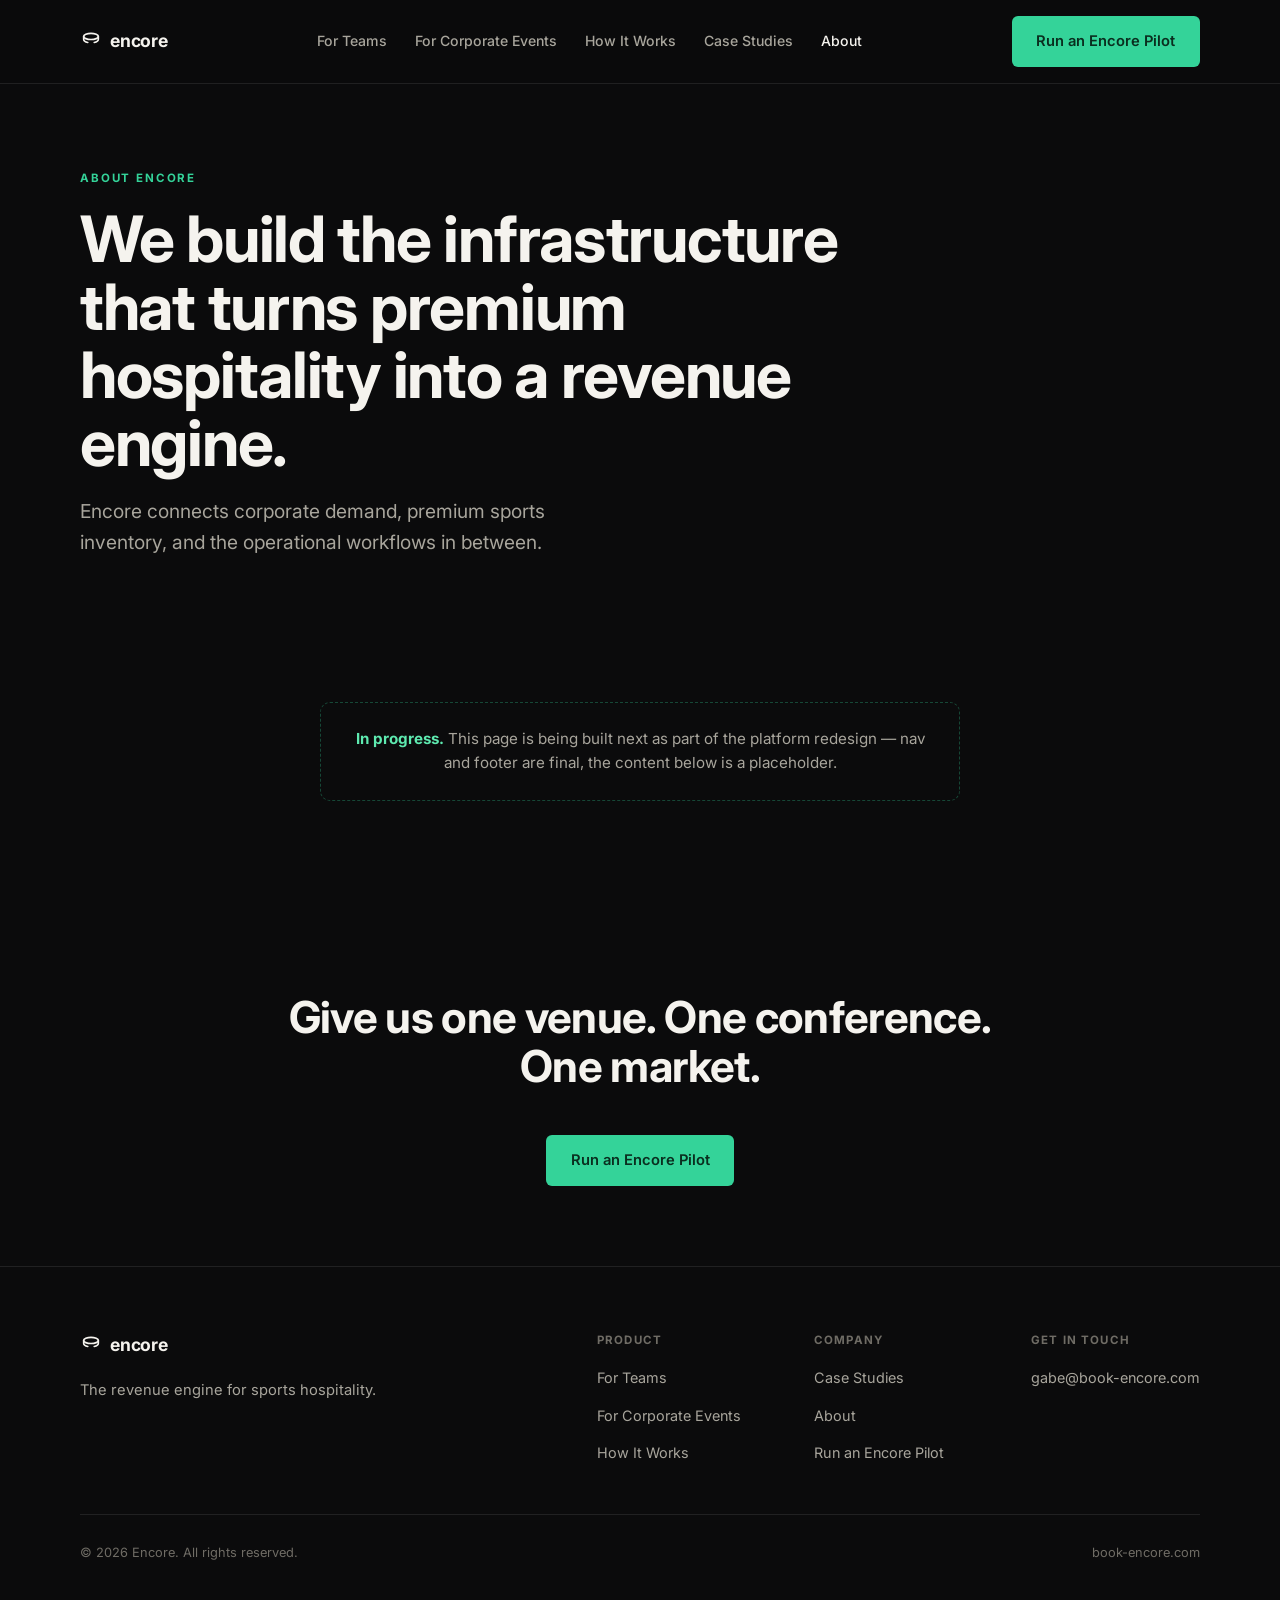
==== about/index.html @ 9f06518e "Begin platform repositioning: revenue engine for sports hospitality Full pivot from the concierge-br" ====
<!doctype html>
<html lang="en">
<head>
  <meta charset="UTF-8" />
  <meta name="viewport" content="width=device-width, initial-scale=1" />
  <title>About — Encore</title>
  <meta name="description" content="Encore builds the infrastructure that turns premium hospitality into a revenue engine — for sports organizations and the companies that buy from them." />
  <link rel="canonical" href="https://book-encore.com/about/" />
  <link rel="icon" href="/assets/img/favicon.svg" type="image/svg+xml" />
  <link rel="preconnect" href="https://fonts.googleapis.com" />
  <link rel="preconnect" href="https://fonts.gstatic.com" crossorigin />
  <link href="https://fonts.googleapis.com/css2?family=Fraunces:ital,opsz,wght@0,9..144,500;1,9..144,500&family=Inter:wght@400;500;600;700&display=swap" rel="stylesheet" />
  <link rel="stylesheet" href="/assets/css/platform.css" />
</head>
<body>
  <a class="skip-link" href="#main">Skip to content</a>

  <header class="site-header">
    <div class="container nav">
      <a href="/" class="wordmark">
        <svg class="mark" viewBox="0 0 24 24" fill="none" xmlns="http://www.w3.org/2000/svg" aria-hidden="true">
          <ellipse cx="12" cy="7" rx="8" ry="3.4" stroke="currentColor" stroke-width="1.8"/>
          <path d="M4 7v3.2c0 1.6 2 3 4.5 3.4M20 7v3.2c0 1.6-2 3-4.5 3.4" stroke="currentColor" stroke-width="1.8" stroke-linecap="round"/>
        </svg>
        encore
      </a>
      <nav class="nav-links" aria-label="Primary">
        <a href="/for-teams/">For Teams</a>
        <a href="/for-corporate-events/">For Corporate Events</a>
        <a href="/how-it-works/">How It Works</a>
        <a href="/case-studies/">Case Studies</a>
        <a href="/about/" aria-current="page">About</a>
      </nav>
      <div class="nav-actions">
        <a href="/contact/" class="btn btn-primary nav-cta">Run an Encore Pilot</a>
        <button class="nav-toggle" data-nav-toggle aria-expanded="false" aria-controls="mobile-menu" aria-label="Toggle menu">
          <span></span><span></span><span></span>
        </button>
      </div>
    </div>
    <nav id="mobile-menu" class="mobile-menu container" data-mobile-menu aria-label="Mobile">
      <a href="/for-teams/">For Teams</a>
      <a href="/for-corporate-events/">For Corporate Events</a>
      <a href="/how-it-works/">How It Works</a>
      <a href="/case-studies/">Case Studies</a>
      <a href="/about/" aria-current="page">About</a>
      <a href="/contact/" class="btn btn-primary btn-block">Run an Encore Pilot</a>
    </nav>
  </header>

  <main id="main">
    <section class="page-header section--dark">
      <div class="container">
        <p class="eyebrow">About Encore</p>
        <h1 class="display-1" style="max-width: 20ch;">We build the infrastructure that turns premium hospitality into a revenue engine.</h1>
        <p class="lede">Encore connects corporate demand, premium sports inventory, and the operational workflows in between.</p>
      </div>
    </section>
    <section class="section--dark section--tight">
      <div class="container">
        <div class="stub-notice">
          <strong>In progress.</strong> This page is being built next as part of the platform redesign — nav and footer are final, the content below is a placeholder.
        </div>
      </div>
    </section>
    <section class="cta-band section--dark">
      <div class="container cta-band-inner">
        <h2 class="display-2">Give us one venue. One conference. One market.</h2>
        <a href="/contact/" class="btn btn-primary">Run an Encore Pilot</a>
      </div>
    </section>
  </main>

  <footer class="site-footer">
    <div class="container">
      <div class="footer-top">
        <div>
          <a href="/" class="wordmark">
            <svg class="mark" viewBox="0 0 24 24" fill="none" xmlns="http://www.w3.org/2000/svg" aria-hidden="true">
              <ellipse cx="12" cy="7" rx="8" ry="3.4" stroke="currentColor" stroke-width="1.8"/>
              <path d="M4 7v3.2c0 1.6 2 3 4.5 3.4M20 7v3.2c0 1.6-2 3-4.5 3.4" stroke="currentColor" stroke-width="1.8" stroke-linecap="round"/>
            </svg>
            encore
          </a>
          <p class="footer-blurb">The revenue engine for sports hospitality.</p>
        </div>
        <div class="footer-cols">
          <div class="footer-col">
            <h4>Product</h4>
            <ul>
              <li><a href="/for-teams/">For Teams</a></li>
              <li><a href="/for-corporate-events/">For Corporate Events</a></li>
              <li><a href="/how-it-works/">How It Works</a></li>
            </ul>
          </div>
          <div class="footer-col">
            <h4>Company</h4>
            <ul>
              <li><a href="/case-studies/">Case Studies</a></li>
              <li><a href="/about/">About</a></li>
              <li><a href="/contact/">Run an Encore Pilot</a></li>
            </ul>
          </div>
          <div class="footer-col">
            <h4>Get in touch</h4>
            <ul><li><a href="mailto:gabe@book-encore.com">gabe@book-encore.com</a></li></ul>
          </div>
        </div>
      </div>
      <div class="footer-bottom">
        <p>&copy; <span data-year>2026</span> Encore. All rights reserved.</p>
        <p>book-encore.com</p>
      </div>
    </div>
  </footer>

  <script src="/assets/js/main.js"></script>
</body>
</html>
---- assets/css/platform.css ----
/* ==========================================================================
   Encore — The Revenue Engine for Sports Hospitality
   Platform/intelligence design system. Stripe x Ramp x premium sports.
   ========================================================================== */

:root {
  /* Surfaces */
  --bg: #0b0b0c;
  --bg-panel: #131315;
  --bg-elevated: #1a1a1d;
  --bg-elevated-2: #212124;
  --cream: #f5f3ee;
  --cream-panel: #ebe8e0;
  --warm-white: #faf9f6;

  /* Ink on dark */
  --ink: #f5f3ee;
  --ink-muted: #a8a59c;
  --ink-dim: #6f6c65;

  /* Ink on light */
  --ink-on-light: #17171a;
  --ink-on-light-muted: #55524a;
  --ink-on-light-dim: #8a8779;

  /* Accent */
  --green: #34d399;
  --green-bright: #5eeab0;
  --green-dim: #1f8f5c;
  --green-ink: #0a2e1f;

  /* Lines */
  --line: rgba(255, 255, 255, 0.09);
  --line-on-light: rgba(23, 23, 26, 0.1);
  --green-line: rgba(52, 211, 153, 0.3);

  /* Type */
  --font-sans: "Inter", -apple-system, BlinkMacSystemFont, "Segoe UI", sans-serif;
  --font-serif: "Fraunces", "Iowan Old Style", Georgia, serif;
  --font-mono: "ui-monospace", "SF Mono", "Menlo", monospace;

  --container: 1200px;
  --container-narrow: 780px;
  --radius: 10px;
  --radius-sm: 6px;

  color-scheme: dark;
}

*, *::before, *::after { box-sizing: border-box; }

html { -webkit-text-size-adjust: 100%; scroll-behavior: smooth; }

@media (prefers-reduced-motion: reduce) {
  html { scroll-behavior: auto; }
  *, *::before, *::after {
    animation-duration: 0.01ms !important;
    animation-iteration-count: 1 !important;
    transition-duration: 0.01ms !important;
  }
}

body {
  margin: 0;
  background: var(--bg);
  color: var(--ink);
  font-family: var(--font-sans);
  font-size: 16px;
  line-height: 1.6;
  -webkit-font-smoothing: antialiased;
  text-rendering: optimizeLegibility;
}

img { max-width: 100%; display: block; }
a { color: inherit; text-decoration: none; }
button { font: inherit; color: inherit; background: none; border: 0; cursor: pointer; }
ul { margin: 0; padding: 0; list-style: none; }
h1, h2, h3, h4, p { margin: 0; }
input, textarea, select { font: inherit; color: inherit; }
::selection { background: var(--green-dim); color: var(--warm-white); }
:focus-visible { outline: 2px solid var(--green-bright); outline-offset: 3px; }

.skip-link {
  position: absolute; left: -9999px; top: 0;
  background: var(--green); color: var(--green-ink);
  padding: 0.75rem 1.25rem; z-index: 1000; font-weight: 600;
}
.skip-link:focus { left: 1rem; top: 1rem; }

.container { width: 100%; max-width: var(--container); margin-inline: auto; padding-inline: 1.25rem; }
.container--narrow { max-width: var(--container-narrow); }
@media (min-width: 640px) { .container { padding-inline: 2.5rem; } }

.section { padding-block: clamp(3.5rem, 8vw, 7rem); }
.section--tight { padding-block: clamp(2.5rem, 5vw, 4rem); }
.section--light { background: var(--cream); color: var(--ink-on-light); }
.section--dark { background: var(--bg); color: var(--ink); }

/* ---- Type ---- */

.eyebrow {
  display: inline-flex; align-items: center; gap: 0.6em;
  font-size: 0.72rem; font-weight: 700; letter-spacing: 0.16em;
  text-transform: uppercase; color: var(--green);
}
.eyebrow--on-light { color: var(--green-dim); }

.display-1 {
  font-family: var(--font-sans); font-weight: 700;
  font-size: clamp(2.3rem, 5vw, 4rem); line-height: 1.06; letter-spacing: -0.02em;
}
.display-2 {
  font-family: var(--font-sans); font-weight: 700;
  font-size: clamp(1.8rem, 3.6vw, 2.75rem); line-height: 1.12; letter-spacing: -0.015em;
}
.display-3 {
  font-family: var(--font-sans); font-weight: 700;
  font-size: clamp(1.4rem, 2.4vw, 1.85rem); line-height: 1.2; letter-spacing: -0.01em;
}
.accent-serif { font-family: var(--font-serif); font-style: italic; font-weight: 500; }

.lede { font-size: clamp(1.05rem, 1.6vw, 1.2rem); line-height: 1.6; color: var(--ink-muted); max-width: 46ch; }
.lede--on-light { color: var(--ink-on-light-muted); }
.body-text { color: var(--ink-muted); max-width: 62ch; }
.body-text--on-light { color: var(--ink-on-light-muted); }
.label { font-size: 0.72rem; font-weight: 700; letter-spacing: 0.1em; text-transform: uppercase; color: var(--ink-dim); }
.label--on-light { color: var(--ink-on-light-dim); }
.mono { font-family: var(--font-mono); }

/* ---- Buttons ---- */

.btn {
  display: inline-flex; align-items: center; justify-content: center; gap: 0.5em;
  padding: 0.85em 1.6em; font-size: 0.92rem; font-weight: 600;
  border-radius: var(--radius-sm); border: 1px solid transparent;
  transition: transform 0.15s ease, background-color 0.15s ease, border-color 0.15s ease, color 0.15s ease;
  white-space: nowrap;
}
.btn:hover { transform: translateY(-1px); }
.btn-primary { background: var(--green); color: var(--green-ink); }
.btn-primary:hover { background: var(--green-bright); }
.btn-ghost { border-color: var(--line); color: var(--ink); }
.btn-ghost:hover { border-color: var(--green); color: var(--green-bright); }
.btn-ghost--on-light { border-color: var(--line-on-light); color: var(--ink-on-light); }
.btn-ghost--on-light:hover { border-color: var(--green-dim); color: var(--green-dim); }
.btn-block { width: 100%; }

/* ---- Header / Nav ---- */

.site-header {
  position: sticky; top: 0; z-index: 100;
  background: rgba(11, 11, 12, 0.85);
  backdrop-filter: blur(10px); -webkit-backdrop-filter: blur(10px);
  border-bottom: 1px solid var(--line);
}
.nav { display: flex; align-items: center; justify-content: space-between; padding-block: 1rem; gap: 1.5rem; }
.wordmark { display: inline-flex; align-items: center; gap: 0.5rem; font-weight: 700; font-size: 1.1rem; letter-spacing: -0.01em; color: var(--ink); }
.wordmark .mark { width: 22px; height: 22px; }
.nav-links { display: none; align-items: center; gap: 1.75rem; }
.nav-links a { font-size: 0.88rem; font-weight: 500; color: var(--ink-muted); transition: color 0.2s ease; }
.nav-links a:hover, .nav-links a[aria-current="page"] { color: var(--ink); }
.nav-actions { display: flex; align-items: center; gap: 1rem; }
.nav-cta { display: none; }
.nav-toggle { display: inline-flex; flex-direction: column; gap: 5px; padding: 0.5rem; margin: -0.5rem; }
.nav-toggle span { width: 20px; height: 2px; background: var(--ink); transition: transform 0.25s ease, opacity 0.25s ease; }
.nav-toggle[aria-expanded="true"] span:nth-child(1) { transform: translateY(7px) rotate(45deg); }
.nav-toggle[aria-expanded="true"] span:nth-child(2) { opacity: 0; }
.nav-toggle[aria-expanded="true"] span:nth-child(3) { transform: translateY(-7px) rotate(-45deg); }
.mobile-menu { display: none; flex-direction: column; gap: 0.25rem; padding: 0.5rem 0 1.5rem; border-top: 1px solid var(--line); }
.mobile-menu.is-open { display: flex; }
.mobile-menu a { padding: 0.85rem 0.25rem; font-size: 1.02rem; color: var(--ink-muted); border-bottom: 1px solid var(--line); }
.mobile-menu a:last-child { border-bottom: 0; }
.mobile-menu a[aria-current="page"] { color: var(--green-bright); }
.mobile-menu .btn { margin-top: 0.75rem; }
@media (min-width: 960px) {
  .nav-links { display: flex; }
  .nav-cta { display: inline-flex; }
  .nav-toggle { display: none; }
  .mobile-menu { display: none !important; }
}

/* ---- Hero ---- */

.hero { position: relative; overflow: hidden; padding-block: clamp(3.5rem, 8vw, 6rem) clamp(2.5rem, 6vw, 4rem); isolation: isolate; }
.hero::before {
  content: ""; position: absolute; inset: -30% -10% auto -10%; height: 60%;
  background: radial-gradient(55% 55% at 50% 0%, rgba(52, 211, 153, 0.14), transparent 70%);
  z-index: -1; pointer-events: none;
}
.hero-inner { max-width: 44rem; }
.hero-eyebrow { margin-bottom: 1.25rem; }
.hero-headline { margin-bottom: 1.25rem; }
.hero-lede { margin-bottom: 2rem; }
.hero-actions { display: flex; flex-wrap: wrap; gap: 1rem; align-items: center; margin-bottom: 1.5rem; }
.hero-note { font-size: 0.85rem; color: var(--ink-dim); }

/* ---- Hero product demo (two-card) ---- */

.demo {
  margin-top: clamp(2.5rem, 6vw, 4rem);
  display: grid; gap: 1px; background: var(--line);
  border: 1px solid var(--line); border-radius: var(--radius); overflow: hidden;
}
@media (min-width: 800px) { .demo { grid-template-columns: 1fr 1fr; } }

.demo-card { background: var(--bg-panel); padding: clamp(1.5rem, 3vw, 2.25rem); display: flex; flex-direction: column; gap: 1rem; }
.demo-kicker { font-size: 0.72rem; font-weight: 700; letter-spacing: 0.1em; text-transform: uppercase; color: var(--ink-dim); }
.demo-title { font-size: 1.2rem; font-weight: 700; }
.demo-stats { display: flex; flex-direction: column; gap: 0.6rem; margin-top: 0.25rem; }
.demo-stat { display: flex; justify-content: space-between; align-items: baseline; font-size: 0.92rem; color: var(--ink-muted); border-top: 1px solid var(--line); padding-top: 0.6rem; }
.demo-stat:first-child { border-top: 0; padding-top: 0; }
.demo-stat strong { color: var(--ink); font-weight: 600; }

.score-gauge { display: flex; align-items: center; gap: 1rem; padding: 1rem; background: var(--bg-elevated); border-radius: var(--radius-sm); border: 1px solid var(--green-line); }
.score-ring {
  position: relative; width: 56px; height: 56px; border-radius: 50%;
  background: conic-gradient(var(--green) 0% 94%, var(--bg-elevated-2) 94% 100%);
  display: grid; place-items: center; flex-shrink: 0;
}
.score-ring::after { content: ""; position: absolute; inset: 5px; border-radius: 50%; background: var(--bg-elevated); }
.score-ring span { position: relative; font-weight: 700; font-size: 0.95rem; color: var(--green-bright); }
.score-label { font-size: 0.78rem; color: var(--ink-dim); }
.score-value-label { font-size: 0.92rem; font-weight: 600; color: var(--ink); }

.demo-tags { display: flex; flex-wrap: wrap; gap: 0.5rem; }
.demo-tag { font-size: 0.78rem; font-weight: 600; color: var(--ink-muted); background: var(--bg-elevated); border: 1px solid var(--line); border-radius: 999px; padding: 0.3em 0.8em; }

/* ---- Quote ---- */

.quote-block { text-align: center; max-width: 34rem; margin-inline: auto; }
.quote-block .display-3 { line-height: 1.3; }
.quote-line-2 { display: block; }

/* ---- Overlap diagram (Conferences / Encore / Sports) ---- */

.overlap {
  margin-top: clamp(2.5rem, 6vw, 4rem);
  display: grid; gap: 1.5rem;
  background: var(--warm-white);
  border: 1px solid var(--line-on-light);
  border-radius: var(--radius);
  padding: clamp(1.75rem, 4vw, 2.75rem);
}
@media (min-width: 860px) { .overlap { grid-template-columns: 1fr auto 1fr; align-items: center; gap: 2.5rem; } }

.overlap-col { display: flex; flex-direction: column; gap: 0.9rem; }
.overlap-col-title { font-size: 0.78rem; font-weight: 700; letter-spacing: 0.1em; text-transform: uppercase; color: var(--ink-on-light-dim); }
.overlap-list { display: flex; flex-direction: column; gap: 0.5rem; }
.overlap-list li { font-size: 0.95rem; color: var(--ink-on-light-muted); padding-left: 1.1rem; position: relative; }
.overlap-list li::before { content: ""; position: absolute; left: 0; top: 0.55em; width: 6px; height: 6px; border-radius: 50%; background: var(--green-dim); }

.overlap-center { display: flex; flex-direction: column; align-items: center; text-align: center; gap: 0.75rem; }
.overlap-center .wordmark { color: var(--ink-on-light); font-size: 1.25rem; }
.overlap-center p { font-size: 0.92rem; color: var(--ink-on-light-muted); max-width: 20ch; }

/* ---- CTA band ---- */

.cta-band { padding-block: clamp(3rem, 7vw, 5rem); text-align: center; }
.cta-band .display-2 { margin-bottom: 1.75rem; max-width: 26ch; margin-inline: auto; }
.cta-band-inner { display: flex; flex-direction: column; align-items: center; gap: 1rem; }
.cta-sub { color: var(--ink-dim); font-size: 0.9rem; }

/* ---- Two-product split ---- */

.split-two {
  margin-top: clamp(2.5rem, 5vw, 3.5rem);
  display: grid; gap: 1px; background: var(--line-on-light); border: 1px solid var(--line-on-light); border-radius: var(--radius); overflow: hidden;
}
@media (min-width: 800px) { .split-two { grid-template-columns: 1fr 1fr; } }
.split-panel { background: var(--warm-white); padding: clamp(1.75rem, 4vw, 2.5rem); display: flex; flex-direction: column; gap: 1.25rem; }
.split-panel h3 { font-size: 1.3rem; font-weight: 700; color: var(--ink-on-light); }
.workflow-chain { display: flex; flex-direction: column; gap: 0.5rem; }
.workflow-step { font-size: 0.92rem; color: var(--ink-on-light-muted); padding: 0.6rem 0; border-top: 1px dashed var(--line-on-light); }
.workflow-step:first-child { border-top: 0; }
.workflow-step strong { color: var(--ink-on-light); font-weight: 600; }

/* ---- Data table (Encore Radar) ---- */

.radar-panel { background: var(--bg-panel); border: 1px solid var(--line); border-radius: var(--radius); overflow: hidden; margin-top: 2rem; }
.radar-head { display: flex; justify-content: space-between; align-items: center; padding: 1.25rem 1.5rem; border-bottom: 1px solid var(--line); }
.radar-title { font-weight: 700; font-size: 0.95rem; }
.radar-range { font-size: 0.82rem; color: var(--ink-dim); }
.radar-table { width: 100%; border-collapse: collapse; font-size: 0.88rem; }
.radar-table th { text-align: left; font-size: 0.72rem; font-weight: 700; letter-spacing: 0.06em; text-transform: uppercase; color: var(--ink-dim); padding: 0.75rem 1.5rem; border-bottom: 1px solid var(--line); }
.radar-table td { padding: 0.85rem 1.5rem; border-bottom: 1px solid var(--line); color: var(--ink-muted); }
.radar-table tr:last-child td { border-bottom: 0; }
.radar-table td:first-child, .radar-table td.fit { color: var(--ink); font-weight: 600; }
.radar-foot { display: grid; grid-template-columns: repeat(3, 1fr); gap: 1px; background: var(--line); border-top: 1px solid var(--line); }
.radar-metric { background: var(--bg-panel); padding: 1.25rem 1.5rem; text-align: center; }
.radar-metric strong { display: block; font-size: 1.5rem; font-weight: 700; color: var(--green-bright); }
.radar-metric span { font-size: 0.8rem; color: var(--ink-dim); }

/* ---- Agent cards ---- */

.agent-grid { margin-top: 2rem; display: grid; gap: 1rem; }
@media (min-width: 700px) { .agent-grid { grid-template-columns: repeat(2, 1fr); } }
@media (min-width: 1100px) { .agent-grid { grid-template-columns: repeat(3, 1fr); } }
.agent-card { background: var(--bg-panel); border: 1px solid var(--line); border-radius: var(--radius-sm); padding: 1.25rem; display: flex; flex-direction: column; gap: 0.75rem; }
.agent-card-head { display: flex; align-items: center; gap: 0.6rem; }
.agent-dot { width: 8px; height: 8px; border-radius: 50%; background: var(--green); flex-shrink: 0; }
.agent-name { font-size: 0.85rem; font-weight: 700; }
.agent-line { font-size: 0.9rem; color: var(--ink-muted); font-family: var(--font-mono); line-height: 1.5; }

/* ---- Case study timeline ---- */

.timeline { margin-top: 2.5rem; display: flex; flex-direction: column; gap: 0; }
.timeline-track { display: flex; align-items: center; justify-content: space-between; margin-bottom: 1.5rem; flex-wrap: wrap; gap: 0.5rem; }
.timeline-node { display: flex; flex-direction: column; align-items: center; gap: 0.5rem; flex: 1; min-width: 90px; position: relative; }
.timeline-node::before { content: ""; position: absolute; top: 11px; left: -50%; width: 100%; height: 1px; background: var(--line-on-light); z-index: 0; }
.timeline-node:first-child::before { display: none; }
.timeline-dot { width: 22px; height: 22px; border-radius: 50%; background: var(--green); color: var(--green-ink); display: grid; place-items: center; font-size: 0.75rem; font-weight: 700; position: relative; z-index: 1; }
.timeline-label { font-size: 0.8rem; color: var(--ink-on-light-muted); text-align: center; }
.timeline-metrics { display: grid; gap: 1px; background: var(--line-on-light); border: 1px solid var(--line-on-light); border-radius: var(--radius-sm); overflow: hidden; }
@media (min-width: 700px) { .timeline-metrics { grid-template-columns: repeat(3, 1fr); } }
.timeline-metric { background: var(--warm-white); padding: 1.1rem 1.25rem; }
.timeline-metric .label--on-light { margin-bottom: 0.35rem; display: block; }
.timeline-metric strong { font-size: 1.1rem; color: var(--ink-on-light); }

/* ---- Pilot / pricing card ---- */

.pilot-card { background: var(--bg-elevated); border: 1px solid var(--green-line); border-radius: var(--radius); padding: clamp(1.5rem, 3vw, 2rem); margin-top: 2rem; display: flex; align-items: center; gap: 1rem; flex-wrap: wrap; justify-content: space-between; }
.pilot-steps { margin-top: 2rem; display: grid; gap: 2rem; }
@media (min-width: 800px) { .pilot-steps { grid-template-columns: repeat(3, 1fr); } }
.pilot-step-num { font-weight: 700; color: var(--green); font-size: 0.95rem; margin-bottom: 0.6rem; }
.pilot-step-title { font-weight: 700; font-size: 1.1rem; margin-bottom: 0.4rem; }
.pilot-step-body { color: var(--ink-muted); font-size: 0.92rem; max-width: 32ch; }

/* ---- Footer ---- */

.site-footer { border-top: 1px solid var(--line); padding-block: clamp(3rem, 6vw, 4rem) 2.5rem; }
.footer-top { display: flex; flex-direction: column; gap: 2.5rem; }
.footer-blurb { max-width: 34ch; color: var(--ink-muted); margin-top: 1rem; font-size: 0.92rem; }
.footer-cols { display: grid; gap: 2rem; grid-template-columns: repeat(2, 1fr); }
.footer-col h4 { font-size: 0.72rem; font-weight: 700; letter-spacing: 0.1em; text-transform: uppercase; color: var(--ink-dim); margin-bottom: 1rem; }
.footer-col ul { display: flex; flex-direction: column; gap: 0.75rem; }
.footer-col a { color: var(--ink-muted); font-size: 0.9rem; }
.footer-col a:hover { color: var(--green-bright); }
.footer-bottom { margin-top: 3rem; padding-top: 1.75rem; border-top: 1px solid var(--line); display: flex; flex-direction: column; gap: 0.75rem; font-size: 0.8rem; color: var(--ink-dim); }
@media (min-width: 700px) {
  .footer-top { flex-direction: row; justify-content: space-between; }
  .footer-cols { grid-template-columns: repeat(3, 1fr); gap: 3rem; }
  .footer-bottom { flex-direction: row; justify-content: space-between; }
}

/* ---- Page header (interior pages) ---- */

.page-header { padding-block: clamp(3rem, 7vw, 5rem) clamp(1rem, 3vw, 2rem); }
.page-header .display-1 { margin-top: 1rem; margin-bottom: 1.25rem; }

/* ---- Stub / in-progress notice ---- */

.stub-notice {
  margin: clamp(2rem, 5vw, 3rem) auto; max-width: 40rem;
  border: 1px dashed var(--green-line); border-radius: var(--radius);
  padding: 1.5rem 1.75rem; color: var(--ink-muted); font-size: 0.95rem; text-align: center;
}
.stub-notice strong { color: var(--green-bright); }

/* ---- Utility ---- */

.text-center { text-align: center; }
.visually-hidden { position: absolute; width: 1px; height: 1px; overflow: hidden; clip: rect(0 0 0 0); white-space: nowrap; }
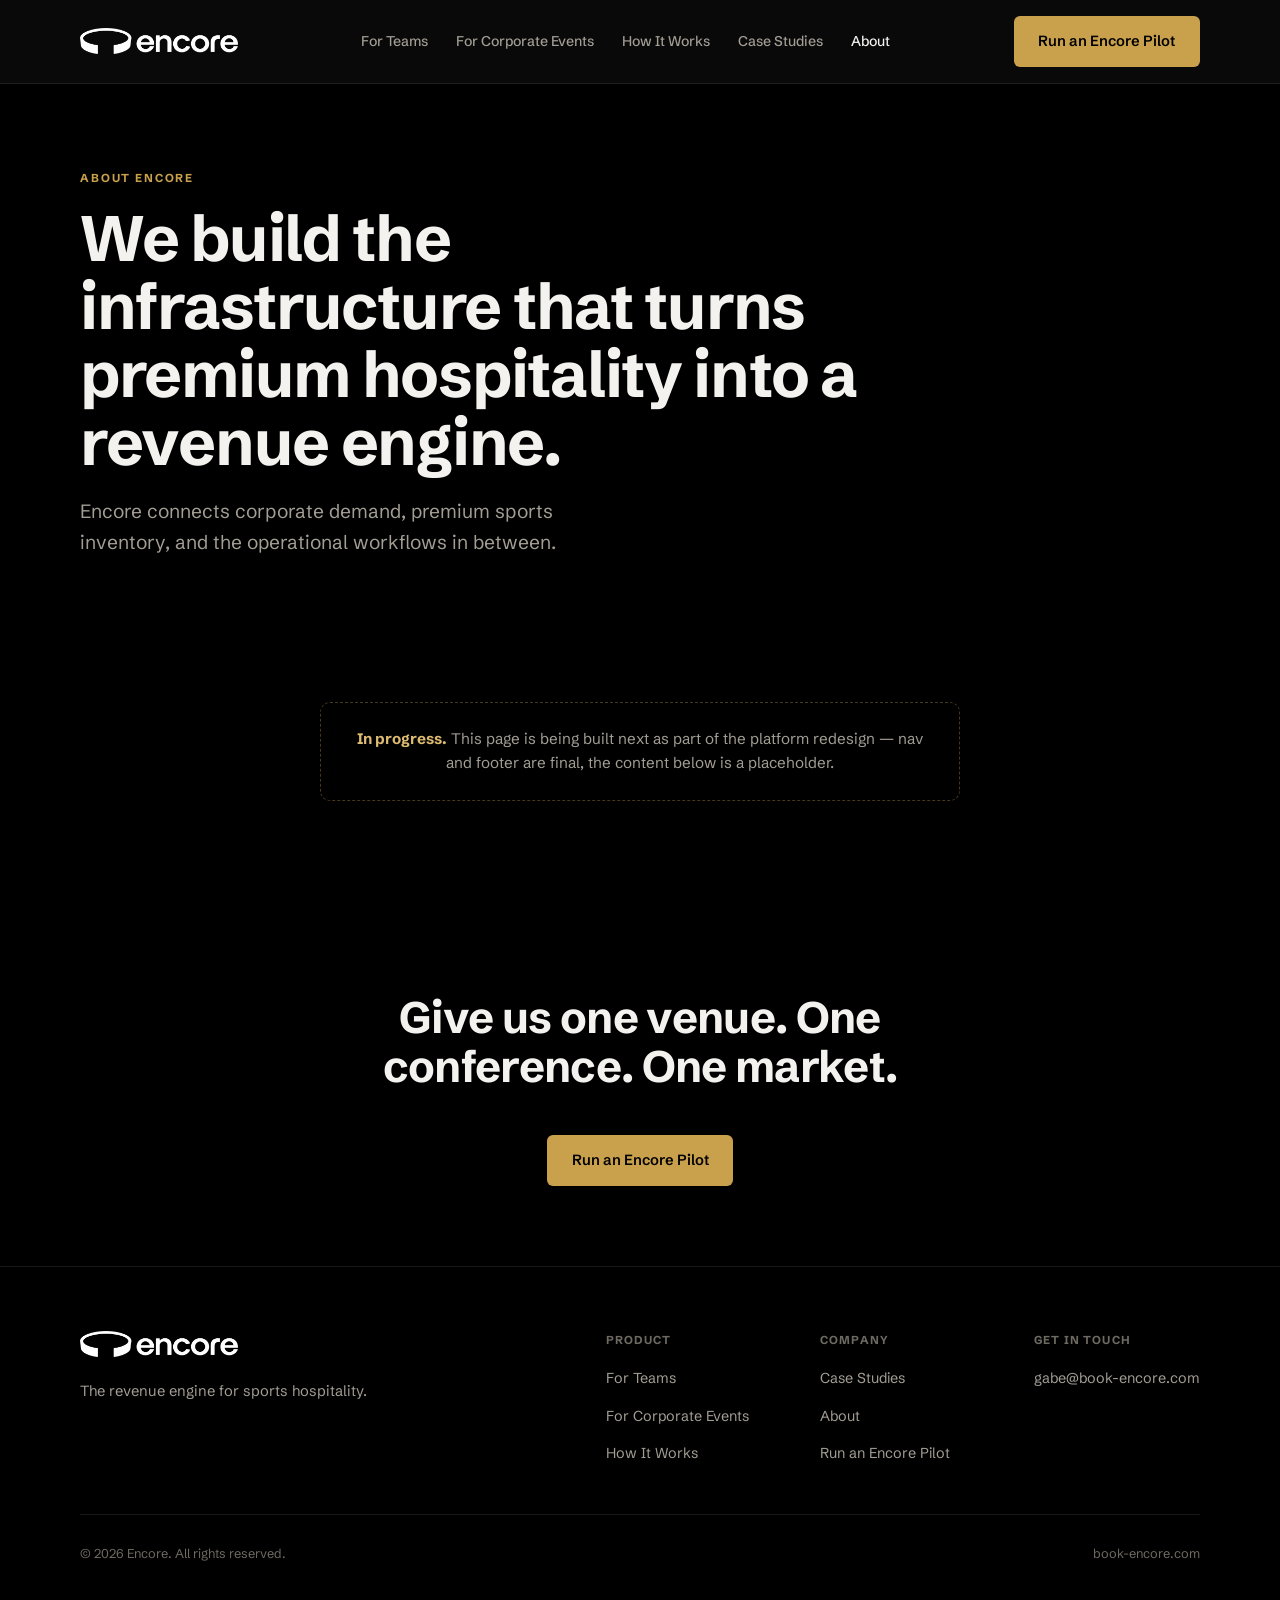
==== commit 1887fd5f: "Port Claude Design canvas as the real site (Home, For Teams, For Corporate Events) Replaces the earl" ====
--- a/about/index.html
+++ b/about/index.html
@@ -9,7 +9,7 @@
   <link rel="icon" href="/assets/img/favicon.svg" type="image/svg+xml" />
   <link rel="preconnect" href="https://fonts.googleapis.com" />
   <link rel="preconnect" href="https://fonts.gstatic.com" crossorigin />
-  <link href="https://fonts.googleapis.com/css2?family=Fraunces:ital,opsz,wght@0,9..144,500;1,9..144,500&family=Inter:wght@400;500;600;700&display=swap" rel="stylesheet" />
+  <link href="https://fonts.googleapis.com/css2?family=Schibsted+Grotesk:wght@400;500;600;700&family=Instrument+Serif&display=swap" rel="stylesheet" />
   <link rel="stylesheet" href="/assets/css/platform.css" />
 </head>
 <body>
@@ -18,11 +18,7 @@
   <header class="site-header">
     <div class="container nav">
       <a href="/" class="wordmark">
-        <svg class="mark" viewBox="0 0 24 24" fill="none" xmlns="http://www.w3.org/2000/svg" aria-hidden="true">
-          <ellipse cx="12" cy="7" rx="8" ry="3.4" stroke="currentColor" stroke-width="1.8"/>
-          <path d="M4 7v3.2c0 1.6 2 3 4.5 3.4M20 7v3.2c0 1.6-2 3-4.5 3.4" stroke="currentColor" stroke-width="1.8" stroke-linecap="round"/>
-        </svg>
-        encore
+        <img src="/assets/brand/encore-logo-white.png" alt="Encore" />
       </a>
       <nav class="nav-links" aria-label="Primary">
         <a href="/for-teams/">For Teams</a>
@@ -76,11 +72,7 @@
       <div class="footer-top">
         <div>
           <a href="/" class="wordmark">
-            <svg class="mark" viewBox="0 0 24 24" fill="none" xmlns="http://www.w3.org/2000/svg" aria-hidden="true">
-              <ellipse cx="12" cy="7" rx="8" ry="3.4" stroke="currentColor" stroke-width="1.8"/>
-              <path d="M4 7v3.2c0 1.6 2 3 4.5 3.4M20 7v3.2c0 1.6-2 3-4.5 3.4" stroke="currentColor" stroke-width="1.8" stroke-linecap="round"/>
-            </svg>
-            encore
+            <img src="/assets/brand/encore-logo-white.png" alt="Encore" />
           </a>
           <p class="footer-blurb">The revenue engine for sports hospitality.</p>
         </div>
--- a/assets/css/platform.css
+++ b/assets/css/platform.css
@@ -5,38 +5,38 @@
 
 :root {
   /* Surfaces */
-  --bg: #0b0b0c;
-  --bg-panel: #131315;
-  --bg-elevated: #1a1a1d;
-  --bg-elevated-2: #212124;
-  --cream: #f5f3ee;
-  --cream-panel: #ebe8e0;
-  --warm-white: #faf9f6;
+  --bg: #000000;
+  --bg-panel: #12110f;
+  --bg-elevated: #1e1d1a;
+  --bg-elevated-2: #2b2925;
+  --cream: #f3f2ef;
+  --cream-panel: #e7e5e0;
+  --warm-white: #ffffff;
 
   /* Ink on dark */
-  --ink: #f5f3ee;
-  --ink-muted: #a8a59c;
-  --ink-dim: #6f6c65;
+  --ink: #f3f2ef;
+  --ink-muted: #a39e94;
+  --ink-dim: #6e6a62;
 
   /* Ink on light */
-  --ink-on-light: #17171a;
-  --ink-on-light-muted: #55524a;
-  --ink-on-light-dim: #8a8779;
+  --ink-on-light: #141412;
+  --ink-on-light-muted: #5e5a53;
+  --ink-on-light-dim: #8c877e;
 
   /* Accent */
-  --green: #34d399;
-  --green-bright: #5eeab0;
-  --green-dim: #1f8f5c;
-  --green-ink: #0a2e1f;
+  --gold: #c9a04c;
+  --gold-bright: #ddbb70;
+  --gold-dim: #7f6320;
+  --gold-ink: #000000;
 
   /* Lines */
   --line: rgba(255, 255, 255, 0.09);
-  --line-on-light: rgba(23, 23, 26, 0.1);
-  --green-line: rgba(52, 211, 153, 0.3);
+  --line-on-light: rgba(20, 20, 18, 0.12);
+  --gold-line: rgba(201, 160, 76, 0.35);
 
   /* Type */
-  --font-sans: "Inter", -apple-system, BlinkMacSystemFont, "Segoe UI", sans-serif;
-  --font-serif: "Fraunces", "Iowan Old Style", Georgia, serif;
+  --font-sans: "Schibsted Grotesk", -apple-system, BlinkMacSystemFont, "Segoe UI", sans-serif;
+  --font-serif: "Instrument Serif", "Iowan Old Style", Georgia, serif;
   --font-mono: "ui-monospace", "SF Mono", "Menlo", monospace;
 
   --container: 1200px;
@@ -77,12 +77,12 @@
 ul { margin: 0; padding: 0; list-style: none; }
 h1, h2, h3, h4, p { margin: 0; }
 input, textarea, select { font: inherit; color: inherit; }
-::selection { background: var(--green-dim); color: var(--warm-white); }
-:focus-visible { outline: 2px solid var(--green-bright); outline-offset: 3px; }
+::selection { background: var(--gold-dim); color: var(--warm-white); }
+:focus-visible { outline: 2px solid var(--gold-bright); outline-offset: 3px; }
 
 .skip-link {
   position: absolute; left: -9999px; top: 0;
-  background: var(--green); color: var(--green-ink);
+  background: var(--gold); color: var(--gold-ink);
   padding: 0.75rem 1.25rem; z-index: 1000; font-weight: 600;
 }
 .skip-link:focus { left: 1rem; top: 1rem; }
@@ -101,9 +101,9 @@
 .eyebrow {
   display: inline-flex; align-items: center; gap: 0.6em;
   font-size: 0.72rem; font-weight: 700; letter-spacing: 0.16em;
-  text-transform: uppercase; color: var(--green);
-}
-.eyebrow--on-light { color: var(--green-dim); }
+  text-transform: uppercase; color: var(--gold);
+}
+.eyebrow--on-light { color: var(--gold-dim); }
 
 .display-1 {
   font-family: var(--font-sans); font-weight: 700;
@@ -137,12 +137,14 @@
   white-space: nowrap;
 }
 .btn:hover { transform: translateY(-1px); }
-.btn-primary { background: var(--green); color: var(--green-ink); }
-.btn-primary:hover { background: var(--green-bright); }
+.btn-primary { background: var(--gold); color: var(--gold-ink); }
+.btn-primary:hover { background: var(--gold-bright); }
 .btn-ghost { border-color: var(--line); color: var(--ink); }
-.btn-ghost:hover { border-color: var(--green); color: var(--green-bright); }
+.btn-ghost:hover { border-color: var(--gold); color: var(--gold-bright); }
 .btn-ghost--on-light { border-color: var(--line-on-light); color: var(--ink-on-light); }
-.btn-ghost--on-light:hover { border-color: var(--green-dim); color: var(--green-dim); }
+.btn-ghost--on-light:hover { border-color: var(--gold-dim); color: var(--gold-dim); }
+.btn-outline-gold { border-color: var(--gold); color: var(--gold); }
+.btn-outline-gold:hover { background: var(--gold); color: var(--gold-ink); }
 .btn-block { width: 100%; }
 
 /* ---- Header / Nav ---- */
@@ -155,7 +157,7 @@
 }
 .nav { display: flex; align-items: center; justify-content: space-between; padding-block: 1rem; gap: 1.5rem; }
 .wordmark { display: inline-flex; align-items: center; gap: 0.5rem; font-weight: 700; font-size: 1.1rem; letter-spacing: -0.01em; color: var(--ink); }
-.wordmark .mark { width: 22px; height: 22px; }
+.wordmark img { height: 26px; width: auto; display: block; }
 .nav-links { display: none; align-items: center; gap: 1.75rem; }
 .nav-links a { font-size: 0.88rem; font-weight: 500; color: var(--ink-muted); transition: color 0.2s ease; }
 .nav-links a:hover, .nav-links a[aria-current="page"] { color: var(--ink); }
@@ -170,7 +172,7 @@
 .mobile-menu.is-open { display: flex; }
 .mobile-menu a { padding: 0.85rem 0.25rem; font-size: 1.02rem; color: var(--ink-muted); border-bottom: 1px solid var(--line); }
 .mobile-menu a:last-child { border-bottom: 0; }
-.mobile-menu a[aria-current="page"] { color: var(--green-bright); }
+.mobile-menu a[aria-current="page"] { color: var(--gold-bright); }
 .mobile-menu .btn { margin-top: 0.75rem; }
 @media (min-width: 960px) {
   .nav-links { display: flex; }
@@ -211,14 +213,14 @@
 .demo-stat:first-child { border-top: 0; padding-top: 0; }
 .demo-stat strong { color: var(--ink); font-weight: 600; }
 
-.score-gauge { display: flex; align-items: center; gap: 1rem; padding: 1rem; background: var(--bg-elevated); border-radius: var(--radius-sm); border: 1px solid var(--green-line); }
+.score-gauge { display: flex; align-items: center; gap: 1rem; padding: 1rem; background: var(--bg-elevated); border-radius: var(--radius-sm); border: 1px solid var(--gold-line); }
 .score-ring {
   position: relative; width: 56px; height: 56px; border-radius: 50%;
-  background: conic-gradient(var(--green) 0% 94%, var(--bg-elevated-2) 94% 100%);
+  background: conic-gradient(var(--gold) 0% 94%, var(--bg-elevated-2) 94% 100%);
   display: grid; place-items: center; flex-shrink: 0;
 }
 .score-ring::after { content: ""; position: absolute; inset: 5px; border-radius: 50%; background: var(--bg-elevated); }
-.score-ring span { position: relative; font-weight: 700; font-size: 0.95rem; color: var(--green-bright); }
+.score-ring span { position: relative; font-weight: 700; font-size: 0.95rem; color: var(--gold-bright); }
 .score-label { font-size: 0.78rem; color: var(--ink-dim); }
 .score-value-label { font-size: 0.92rem; font-weight: 600; color: var(--ink); }
 
@@ -247,7 +249,7 @@
 .overlap-col-title { font-size: 0.78rem; font-weight: 700; letter-spacing: 0.1em; text-transform: uppercase; color: var(--ink-on-light-dim); }
 .overlap-list { display: flex; flex-direction: column; gap: 0.5rem; }
 .overlap-list li { font-size: 0.95rem; color: var(--ink-on-light-muted); padding-left: 1.1rem; position: relative; }
-.overlap-list li::before { content: ""; position: absolute; left: 0; top: 0.55em; width: 6px; height: 6px; border-radius: 50%; background: var(--green-dim); }
+.overlap-list li::before { content: ""; position: absolute; left: 0; top: 0.55em; width: 6px; height: 6px; border-radius: 50%; background: var(--gold-dim); }
 
 .overlap-center { display: flex; flex-direction: column; align-items: center; text-align: center; gap: 0.75rem; }
 .overlap-center .wordmark { color: var(--ink-on-light); font-size: 1.25rem; }
@@ -280,15 +282,64 @@
 .radar-head { display: flex; justify-content: space-between; align-items: center; padding: 1.25rem 1.5rem; border-bottom: 1px solid var(--line); }
 .radar-title { font-weight: 700; font-size: 0.95rem; }
 .radar-range { font-size: 0.82rem; color: var(--ink-dim); }
-.radar-table { width: 100%; border-collapse: collapse; font-size: 0.88rem; }
-.radar-table th { text-align: left; font-size: 0.72rem; font-weight: 700; letter-spacing: 0.06em; text-transform: uppercase; color: var(--ink-dim); padding: 0.75rem 1.5rem; border-bottom: 1px solid var(--line); }
-.radar-table td { padding: 0.85rem 1.5rem; border-bottom: 1px solid var(--line); color: var(--ink-muted); }
+.table-scroll { overflow-x: auto; margin: 0 -1.25rem; padding: 0 1.25rem; }
+.radar-table { width: 100%; min-width: 480px; border-collapse: collapse; font-size: 0.88rem; }
+.radar-table th { text-align: left; font-size: 0.72rem; font-weight: 700; letter-spacing: 0.06em; text-transform: uppercase; color: var(--ink-dim); padding: 0.75rem 1rem; border-bottom: 1px solid var(--line); white-space: nowrap; }
+.radar-table td { padding: 0.85rem 1rem; border-bottom: 1px solid var(--line); color: var(--ink-muted); }
 .radar-table tr:last-child td { border-bottom: 0; }
 .radar-table td:first-child, .radar-table td.fit { color: var(--ink); font-weight: 600; }
-.radar-foot { display: grid; grid-template-columns: repeat(3, 1fr); gap: 1px; background: var(--line); border-top: 1px solid var(--line); }
+.radar-foot { display: grid; grid-template-columns: 1fr; gap: 1px; background: var(--line); border-top: 1px solid var(--line); }
+@media (min-width: 520px) { .radar-foot { grid-template-columns: repeat(3, 1fr); } }
 .radar-metric { background: var(--bg-panel); padding: 1.25rem 1.5rem; text-align: center; }
-.radar-metric strong { display: block; font-size: 1.5rem; font-weight: 700; color: var(--green-bright); }
+.radar-metric strong { display: block; font-size: 1.5rem; font-weight: 700; color: var(--gold-bright); }
 .radar-metric span { font-size: 0.8rem; color: var(--ink-dim); }
+
+/* ---- Radar split (table + priority sidebar) ---- */
+
+.radar-split { display: grid; gap: 1px; background: var(--line); border: 1px solid var(--line); border-radius: var(--radius); overflow: hidden; margin-top: 2rem; }
+@media (min-width: 900px) { .radar-split { grid-template-columns: minmax(0, 1fr) 320px; } }
+.radar-main { background: var(--bg-panel); padding: clamp(1.5rem, 3vw, 2rem); display: flex; flex-direction: column; gap: 1.5rem; }
+.radar-side { background: #0c0b0a; padding: clamp(1.5rem, 3vw, 2rem); display: flex; flex-direction: column; gap: 1.1rem; }
+.radar-side-account { font-size: 1.3rem; font-weight: 700; color: var(--ink); }
+.radar-side-sub { font-size: 0.88rem; color: var(--ink-muted); }
+.radar-side-rows { display: flex; flex-direction: column; border-top: 1px solid var(--line); }
+.radar-side-row { display: flex; justify-content: space-between; padding: 0.8rem 0; border-bottom: 1px solid var(--line); font-size: 0.9rem; }
+.radar-side-row span:first-child { color: var(--ink-muted); }
+.radar-side-row .gold { color: var(--gold-bright); font-weight: 700; }
+.radar-side-note { font-size: 0.78rem; color: var(--ink-dim); line-height: 1.5; }
+
+/* ---- Coordination before/after ---- */
+
+.coord-grid { margin-top: 2.5rem; display: grid; gap: 1.25rem; }
+@media (min-width: 800px) { .coord-grid { grid-template-columns: 1fr 1fr; } }
+.coord-panel { border-radius: var(--radius); padding: clamp(1.75rem, 3vw, 2.5rem); display: flex; flex-direction: column; gap: 1.5rem; }
+.coord-panel--before { background: var(--cream-panel); }
+.coord-panel--after { background: var(--bg); color: var(--ink); }
+.coord-label { font-size: 0.95rem; font-weight: 700; }
+.coord-panel--before .coord-label { color: var(--ink-on-light-muted); }
+.coord-panel--after .coord-label { color: var(--gold); }
+.coord-chips { display: flex; flex-wrap: wrap; align-items: center; gap: 0.6rem; }
+.coord-chip { padding: 0.55rem 0.85rem; border: 1px solid var(--line-on-light); border-radius: var(--radius-sm); font-size: 0.9rem; color: var(--ink-on-light-muted); }
+.coord-panel--after .coord-chip { border-color: var(--line); color: var(--ink); background: var(--bg-elevated); text-align: center; }
+.coord-arrow { color: var(--ink-on-light-dim); font-size: 0.85rem; }
+.coord-result { display: flex; align-items: baseline; gap: 0.75rem; padding-top: 1.25rem; border-top: 1px solid var(--line-on-light); }
+.coord-panel--after .coord-result { border-top-color: var(--line); }
+.coord-result-big { font-family: var(--font-serif); font-size: clamp(2.2rem, 5vw, 3.3rem); line-height: 1; }
+.coord-panel--before .coord-result-big { color: var(--ink-on-light); }
+.coord-panel--after .coord-result-big { color: var(--gold); }
+.coord-result-label { font-size: 0.9rem; color: var(--ink-on-light-dim); }
+.coord-panel--after .coord-result-label { color: var(--ink-muted); }
+.coord-checks { display: grid; grid-template-columns: repeat(2, 1fr); gap: 0.6rem 1rem; }
+.coord-check { display: flex; align-items: center; gap: 0.5rem; font-size: 0.9rem; }
+.coord-check svg { flex-shrink: 0; }
+
+/* ---- Terms box ---- */
+
+.terms-box { border: 1px solid var(--ink-on-light); border-radius: var(--radius); padding: clamp(1.75rem, 4vw, 3rem); margin-top: 2.5rem; display: flex; flex-direction: column; gap: 1.75rem; }
+@media (min-width: 800px) { .terms-box { flex-direction: row; align-items: center; justify-content: space-between; gap: 3rem; } }
+.terms-list { display: flex; flex-direction: column; gap: 0.85rem; }
+.terms-list li { display: flex; align-items: center; gap: 0.65rem; font-size: 1.02rem; color: var(--ink-on-light); }
+.terms-list svg { flex-shrink: 0; }
 
 /* ---- Agent cards ---- */
 
@@ -297,7 +348,7 @@
 @media (min-width: 1100px) { .agent-grid { grid-template-columns: repeat(3, 1fr); } }
 .agent-card { background: var(--bg-panel); border: 1px solid var(--line); border-radius: var(--radius-sm); padding: 1.25rem; display: flex; flex-direction: column; gap: 0.75rem; }
 .agent-card-head { display: flex; align-items: center; gap: 0.6rem; }
-.agent-dot { width: 8px; height: 8px; border-radius: 50%; background: var(--green); flex-shrink: 0; }
+.agent-dot { width: 8px; height: 8px; border-radius: 50%; background: var(--gold); flex-shrink: 0; }
 .agent-name { font-size: 0.85rem; font-weight: 700; }
 .agent-line { font-size: 0.9rem; color: var(--ink-muted); font-family: var(--font-mono); line-height: 1.5; }
 
@@ -308,7 +359,7 @@
 .timeline-node { display: flex; flex-direction: column; align-items: center; gap: 0.5rem; flex: 1; min-width: 90px; position: relative; }
 .timeline-node::before { content: ""; position: absolute; top: 11px; left: -50%; width: 100%; height: 1px; background: var(--line-on-light); z-index: 0; }
 .timeline-node:first-child::before { display: none; }
-.timeline-dot { width: 22px; height: 22px; border-radius: 50%; background: var(--green); color: var(--green-ink); display: grid; place-items: center; font-size: 0.75rem; font-weight: 700; position: relative; z-index: 1; }
+.timeline-dot { width: 22px; height: 22px; border-radius: 50%; background: var(--gold); color: var(--gold-ink); display: grid; place-items: center; font-size: 0.75rem; font-weight: 700; position: relative; z-index: 1; }
 .timeline-label { font-size: 0.8rem; color: var(--ink-on-light-muted); text-align: center; }
 .timeline-metrics { display: grid; gap: 1px; background: var(--line-on-light); border: 1px solid var(--line-on-light); border-radius: var(--radius-sm); overflow: hidden; }
 @media (min-width: 700px) { .timeline-metrics { grid-template-columns: repeat(3, 1fr); } }
@@ -318,10 +369,10 @@
 
 /* ---- Pilot / pricing card ---- */
 
-.pilot-card { background: var(--bg-elevated); border: 1px solid var(--green-line); border-radius: var(--radius); padding: clamp(1.5rem, 3vw, 2rem); margin-top: 2rem; display: flex; align-items: center; gap: 1rem; flex-wrap: wrap; justify-content: space-between; }
+.pilot-card { background: var(--bg-elevated); border: 1px solid var(--gold-line); border-radius: var(--radius); padding: clamp(1.5rem, 3vw, 2rem); margin-top: 2rem; display: flex; align-items: center; gap: 1rem; flex-wrap: wrap; justify-content: space-between; }
 .pilot-steps { margin-top: 2rem; display: grid; gap: 2rem; }
 @media (min-width: 800px) { .pilot-steps { grid-template-columns: repeat(3, 1fr); } }
-.pilot-step-num { font-weight: 700; color: var(--green); font-size: 0.95rem; margin-bottom: 0.6rem; }
+.pilot-step-num { font-weight: 700; color: var(--gold); font-size: 0.95rem; margin-bottom: 0.6rem; }
 .pilot-step-title { font-weight: 700; font-size: 1.1rem; margin-bottom: 0.4rem; }
 .pilot-step-body { color: var(--ink-muted); font-size: 0.92rem; max-width: 32ch; }
 
@@ -334,7 +385,7 @@
 .footer-col h4 { font-size: 0.72rem; font-weight: 700; letter-spacing: 0.1em; text-transform: uppercase; color: var(--ink-dim); margin-bottom: 1rem; }
 .footer-col ul { display: flex; flex-direction: column; gap: 0.75rem; }
 .footer-col a { color: var(--ink-muted); font-size: 0.9rem; }
-.footer-col a:hover { color: var(--green-bright); }
+.footer-col a:hover { color: var(--gold-bright); }
 .footer-bottom { margin-top: 3rem; padding-top: 1.75rem; border-top: 1px solid var(--line); display: flex; flex-direction: column; gap: 0.75rem; font-size: 0.8rem; color: var(--ink-dim); }
 @media (min-width: 700px) {
   .footer-top { flex-direction: row; justify-content: space-between; }
@@ -351,10 +402,62 @@
 
 .stub-notice {
   margin: clamp(2rem, 5vw, 3rem) auto; max-width: 40rem;
-  border: 1px dashed var(--green-line); border-radius: var(--radius);
+  border: 1px dashed var(--gold-line); border-radius: var(--radius);
   padding: 1.5rem 1.75rem; color: var(--ink-muted); font-size: 0.95rem; text-align: center;
 }
-.stub-notice strong { color: var(--green-bright); }
+.stub-notice strong { color: var(--gold-bright); }
+
+/* ---- Capability grid ---- */
+
+.cap-grid { margin-top: 2rem; display: grid; gap: 1rem; }
+@media (min-width: 700px) { .cap-grid { grid-template-columns: repeat(2, 1fr); } }
+.cap-card { background: var(--bg-panel); border: 1px solid var(--line); border-radius: var(--radius-sm); padding: 1.5rem; }
+.cap-card h3 { font-size: 1.05rem; font-weight: 700; margin-bottom: 0.6rem; }
+.cap-card p { color: var(--ink-muted); font-size: 0.92rem; }
+
+/* ---- Prompt box (corporate events, self-serve request) ---- */
+
+.prompt-box {
+  margin-top: 2rem; background: var(--bg-panel); border: 1px solid var(--line);
+  border-radius: var(--radius); padding: clamp(1.5rem, 3vw, 2rem); max-width: 40rem;
+}
+.prompt-label { font-size: 0.85rem; font-weight: 600; color: var(--ink-muted); margin-bottom: 0.75rem; }
+.prompt-input {
+  background: var(--bg-elevated); border: 1px solid var(--line); border-radius: var(--radius-sm);
+  padding: 1rem 1.1rem; font-size: 0.95rem; color: var(--ink); line-height: 1.5; margin-bottom: 1.1rem;
+}
+.prompt-box .btn { width: auto; }
+
+.option-grid { margin-top: 2rem; display: grid; gap: 1rem; }
+@media (min-width: 800px) { .option-grid { grid-template-columns: repeat(3, 1fr); } }
+.option-card { background: var(--bg-panel); border: 1px solid var(--line); border-radius: var(--radius-sm); padding: 1.5rem; display: flex; flex-direction: column; gap: 0.9rem; }
+.option-card h3 { font-size: 1.05rem; font-weight: 700; }
+.option-meta { display: flex; flex-direction: column; gap: 0.4rem; }
+.option-meta li { font-size: 0.88rem; color: var(--ink-muted); }
+.option-card p { font-size: 0.88rem; color: var(--ink-muted); }
+
+/* ---- Event brief artifact ---- */
+
+.brief-card {
+  margin-top: 2.5rem; background: var(--warm-white); color: var(--ink-on-light);
+  border: 1px solid var(--line-on-light); border-radius: var(--radius);
+  padding: clamp(1.75rem, 4vw, 2.75rem); max-width: 42rem;
+}
+.brief-eyebrow { font-size: 0.72rem; font-weight: 700; letter-spacing: 0.1em; text-transform: uppercase; color: var(--gold-dim); margin-bottom: 0.75rem; }
+.brief-title { font-size: 1.5rem; font-weight: 700; margin-bottom: 0.35rem; }
+.brief-date { color: var(--ink-on-light-dim); font-size: 0.92rem; margin-bottom: 1.75rem; }
+.brief-cols { display: grid; grid-template-columns: 1fr; gap: 1.5rem; }
+@media (min-width: 600px) { .brief-cols { grid-template-columns: repeat(3, 1fr); } }
+.brief-section { padding-block: 1.25rem; border-top: 1px solid var(--line-on-light); }
+.brief-section:first-of-type { border-top: 0; }
+.brief-section h4 { font-size: 0.78rem; font-weight: 700; letter-spacing: 0.06em; text-transform: uppercase; color: var(--ink-on-light-dim); margin-bottom: 0.6rem; }
+.brief-section p { color: var(--ink-on-light-muted); font-size: 0.95rem; }
+.brief-tags { display: flex; flex-wrap: wrap; gap: 0.5rem; }
+.brief-tags li { font-size: 0.82rem; font-weight: 600; color: var(--ink-on-light-muted); background: var(--cream-panel); border-radius: 999px; padding: 0.3em 0.85em; }
+.brief-handles { display: grid; grid-template-columns: 1fr 1fr; gap: 0.5rem 1.5rem; }
+.brief-handles li { font-size: 0.92rem; color: var(--ink-on-light-muted); padding-left: 1.1rem; position: relative; }
+.brief-handles li::before { content: ""; position: absolute; left: 0; top: 0.55em; width: 6px; height: 6px; border-radius: 50%; background: var(--gold-dim); }
+.brief-cta { margin-top: 1.75rem; }
 
 /* ---- Utility ---- */
 
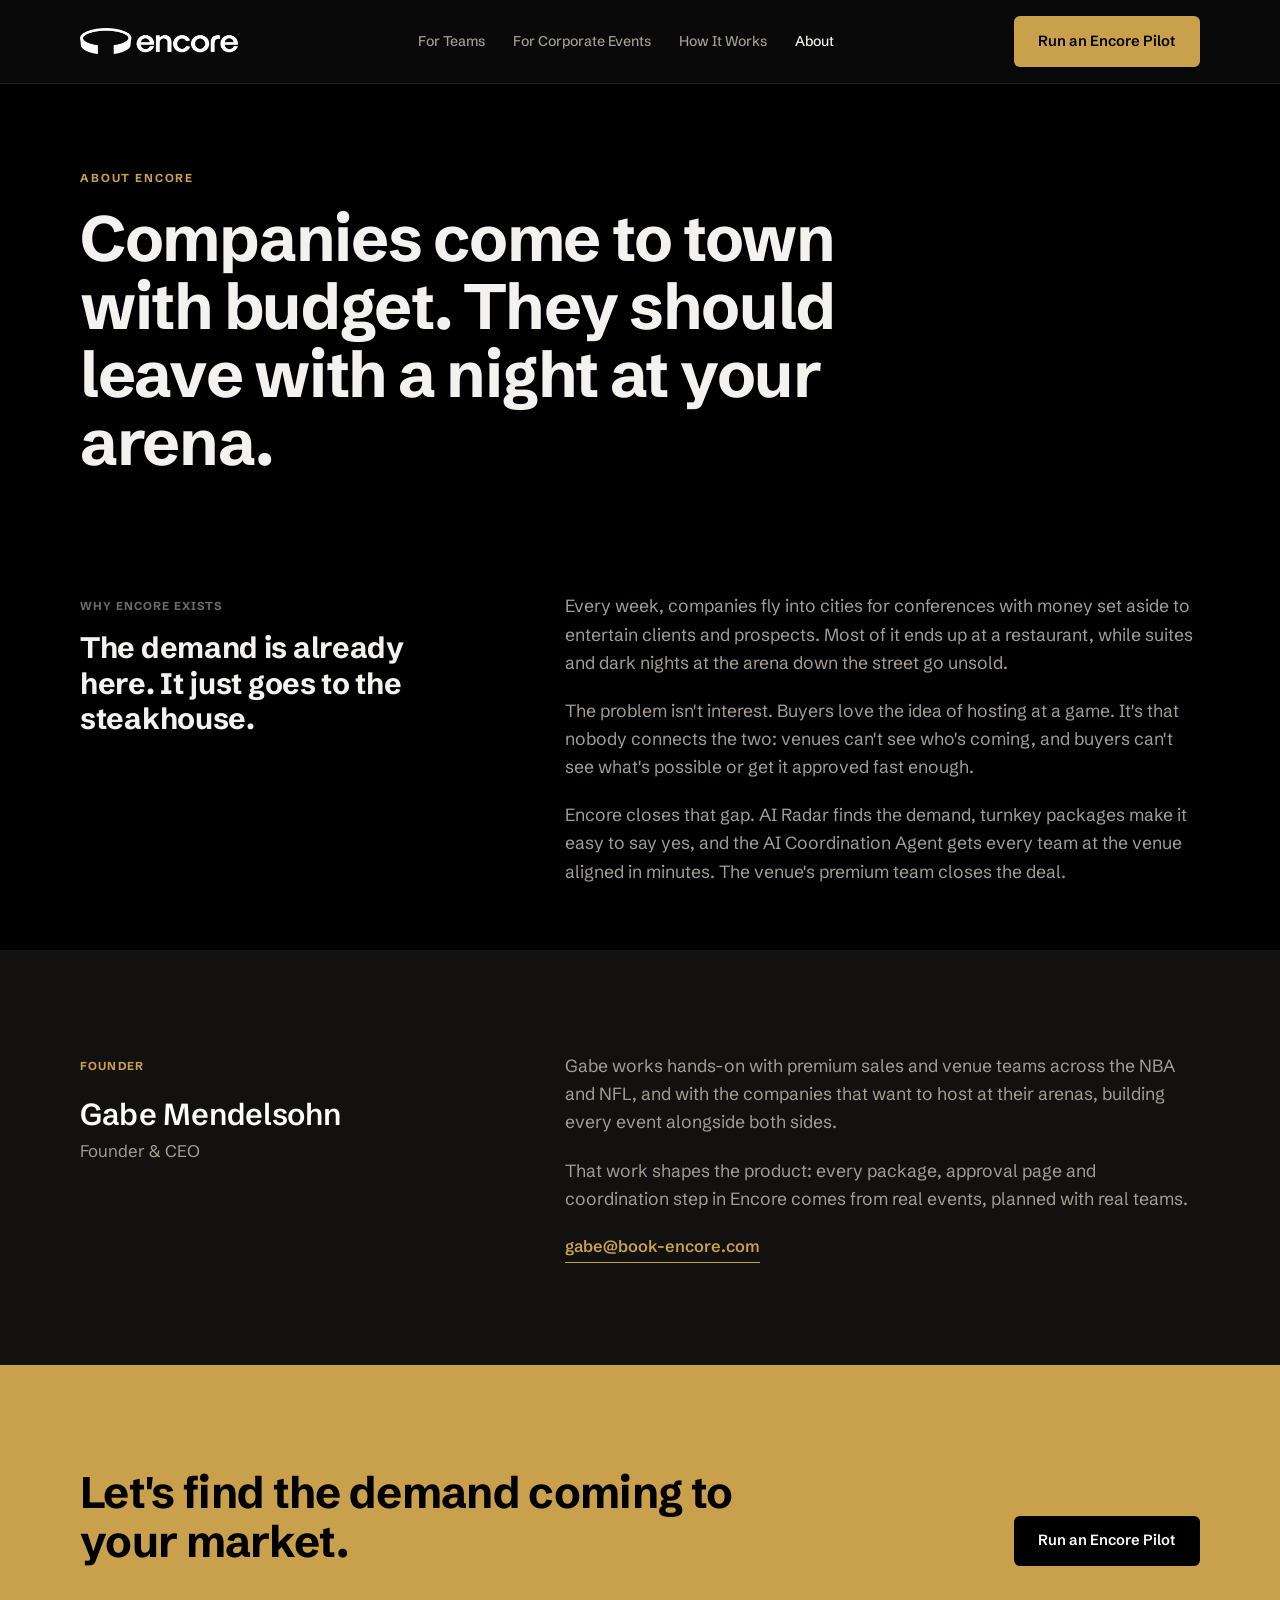
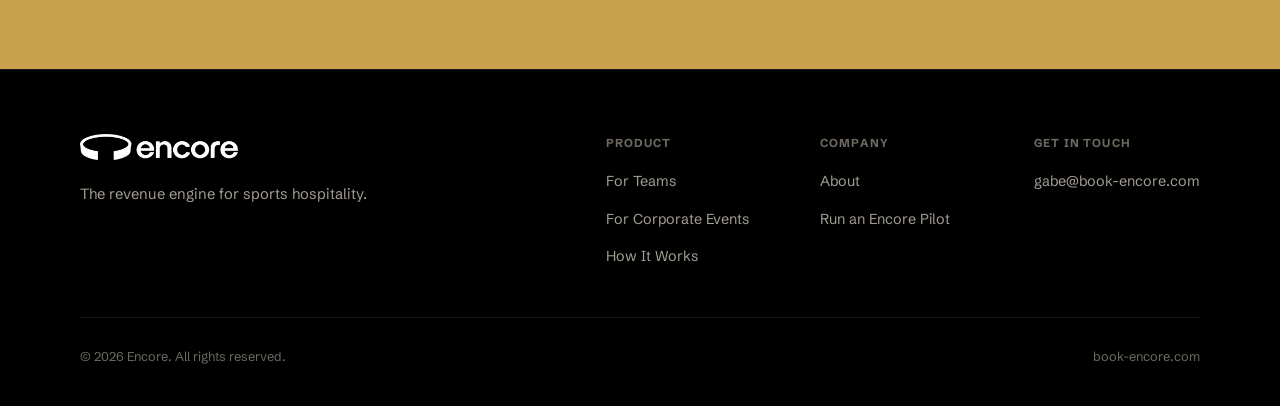
==== commit ee9ef280: "Build out full 6-page site from updated canvas Ports the latest Claude Design canvas across the whol" ====
--- a/about/index.html
+++ b/about/index.html
@@ -3,9 +3,17 @@
 <head>
   <meta charset="UTF-8" />
   <meta name="viewport" content="width=device-width, initial-scale=1" />
-  <title>About — Encore</title>
-  <meta name="description" content="Encore builds the infrastructure that turns premium hospitality into a revenue engine — for sports organizations and the companies that buy from them." />
+  <title>About Encore | Corporate Event Revenue for Sports Venues</title>
+  <meta name="description" content="Companies come to town with budget. They should leave with a night at your arena. Encore closes the gap between corporate demand and premium sports inventory." />
   <link rel="canonical" href="https://book-encore.com/about/" />
+
+  <meta property="og:type" content="website" />
+  <meta property="og:site_name" content="Encore" />
+  <meta property="og:title" content="About Encore" />
+  <meta property="og:description" content="Companies come to town with budget. They should leave with a night at your arena." />
+  <meta property="og:url" content="https://book-encore.com/about/" />
+  <meta property="og:image" content="https://book-encore.com/assets/img/og-default.jpg" />
+  <meta name="twitter:card" content="summary_large_image" />
   <link rel="icon" href="/assets/img/favicon.svg" type="image/svg+xml" />
   <link rel="preconnect" href="https://fonts.googleapis.com" />
   <link rel="preconnect" href="https://fonts.gstatic.com" crossorigin />
@@ -24,7 +32,6 @@
         <a href="/for-teams/">For Teams</a>
         <a href="/for-corporate-events/">For Corporate Events</a>
         <a href="/how-it-works/">How It Works</a>
-        <a href="/case-studies/">Case Studies</a>
         <a href="/about/" aria-current="page">About</a>
       </nav>
       <div class="nav-actions">
@@ -38,7 +45,6 @@
       <a href="/for-teams/">For Teams</a>
       <a href="/for-corporate-events/">For Corporate Events</a>
       <a href="/how-it-works/">How It Works</a>
-      <a href="/case-studies/">Case Studies</a>
       <a href="/about/" aria-current="page">About</a>
       <a href="/contact/" class="btn btn-primary btn-block">Run an Encore Pilot</a>
     </nav>
@@ -48,21 +54,43 @@
     <section class="page-header section--dark">
       <div class="container">
         <p class="eyebrow">About Encore</p>
-        <h1 class="display-1" style="max-width: 20ch;">We build the infrastructure that turns premium hospitality into a revenue engine.</h1>
-        <p class="lede">Encore connects corporate demand, premium sports inventory, and the operational workflows in between.</p>
+        <h1 class="display-1" style="max-width: 20ch;">Companies come to town with budget. They should leave with a night at your arena.</h1>
       </div>
     </section>
-    <section class="section--dark section--tight">
-      <div class="container">
-        <div class="stub-notice">
-          <strong>In progress.</strong> This page is being built next as part of the platform redesign — nav and footer are final, the content below is a placeholder.
+
+    <section class="section section--dark section--tight">
+      <div class="container founder-grid" style="display: grid; gap: 2rem;">
+        <div>
+          <span class="label" style="color: var(--ink-dim);">Why Encore exists</span>
+          <h2 class="display-3" style="margin-top: 0.75rem; max-width: 18ch;">The demand is already here. It just goes to the steakhouse.</h2>
+        </div>
+        <div style="display: flex; flex-direction: column; gap: 1.25rem; font-size: 1.1rem; line-height: 1.6; color: var(--ink-muted);">
+          <p style="margin: 0;">Every week, companies fly into cities for conferences with money set aside to entertain clients and prospects. Most of it ends up at a restaurant, while suites and dark nights at the arena down the street go unsold.</p>
+          <p style="margin: 0;">The problem isn't interest. Buyers love the idea of hosting at a game. It's that nobody connects the two: venues can't see who's coming, and buyers can't see what's possible or get it approved fast enough.</p>
+          <p style="margin: 0;">Encore closes that gap. AI Radar finds the demand, turnkey packages make it easy to say yes, and the AI Coordination Agent gets every team at the venue aligned in minutes. The venue's premium team closes the deal.</p>
         </div>
       </div>
     </section>
-    <section class="cta-band section--dark">
-      <div class="container cta-band-inner">
-        <h2 class="display-2">Give us one venue. One conference. One market.</h2>
-        <a href="/contact/" class="btn btn-primary">Run an Encore Pilot</a>
+
+    <section class="section" style="background: var(--bg-panel);">
+      <div class="container founder-grid">
+        <div>
+          <span class="label" style="color: var(--gold);">Founder</span>
+          <p class="founder-name" style="margin-top: 0.75rem;">Gabe Mendelsohn</p>
+          <p class="founder-role">Founder &amp; CEO</p>
+        </div>
+        <div style="display: flex; flex-direction: column; gap: 1.25rem; font-size: 1.1rem; line-height: 1.6; color: var(--ink-muted);">
+          <p style="margin: 0;">Gabe works hands-on with premium sales and venue teams across the NBA and NFL, and with the companies that want to host at their arenas, building every event alongside both sides.</p>
+          <p style="margin: 0;">That work shapes the product: every package, approval page and coordination step in Encore comes from real events, planned with real teams.</p>
+          <a href="mailto:gabe@book-encore.com" style="align-self: flex-start; font-size: 1.02rem; font-weight: 600; color: var(--gold); border-bottom: 1px solid var(--gold); padding-bottom: 0.2rem;">gabe@book-encore.com</a>
+        </div>
+      </div>
+    </section>
+
+    <section class="section" style="background: var(--gold); color: #000;">
+      <div class="container" style="display: flex; justify-content: space-between; align-items: flex-end; gap: 2.5rem; flex-wrap: wrap;">
+        <h2 class="display-2" style="max-width: 26ch; color: #000;">Let's find the demand coming to your market.</h2>
+        <a href="/contact/" class="btn" style="background: #000; color: #fff; flex-shrink: 0;">Run an Encore Pilot</a>
       </div>
     </section>
   </main>
@@ -88,7 +116,6 @@
           <div class="footer-col">
             <h4>Company</h4>
             <ul>
-              <li><a href="/case-studies/">Case Studies</a></li>
               <li><a href="/about/">About</a></li>
               <li><a href="/contact/">Run an Encore Pilot</a></li>
             </ul>
--- a/assets/css/platform.css
+++ b/assets/css/platform.css
@@ -189,7 +189,29 @@
   background: radial-gradient(55% 55% at 50% 0%, rgba(52, 211, 153, 0.14), transparent 70%);
   z-index: -1; pointer-events: none;
 }
-.hero-inner { max-width: 44rem; }
+.hero-bg { position: absolute; inset: 0; z-index: -2; }
+.hero-bg img { width: 100%; height: 100%; object-fit: cover; filter: grayscale(0.35) brightness(0.55); }
+.hero-bg-overlay {
+  position: absolute; inset: 0; z-index: -1;
+  background: linear-gradient(90deg, rgba(0,0,0,0.92) 0%, rgba(0,0,0,0.72) 48%, rgba(0,0,0,0.35) 100%),
+              linear-gradient(0deg, #000000 0%, rgba(0,0,0,0) 28%);
+}
+.photo-caption {
+  position: absolute; right: 1.25rem; bottom: 1rem; z-index: 1;
+  font-size: 0.72rem; color: rgba(255,255,255,0.55); letter-spacing: 0.04em;
+}
+.hero-row { display: flex; flex-direction: column; gap: 2.5rem; position: relative; z-index: 1; }
+@media (min-width: 1000px) { .hero-row { flex-direction: row; justify-content: space-between; align-items: center; } }
+.hero-inner { max-width: 34rem; }
+
+/* ---- Split hero (image + text, for interior pages) ---- */
+
+.hero-split { display: grid; grid-template-columns: 1fr; }
+@media (min-width: 900px) { .hero-split { grid-template-columns: minmax(0, 1fr) 44%; } }
+.hero-split-text { padding-block: clamp(3rem, 8vw, 6rem); }
+.hero-split-media { position: relative; min-height: 320px; }
+.hero-split-media img { position: absolute; inset: 0; width: 100%; height: 100%; object-fit: cover; }
+.hero-split-media .photo-caption { color: rgba(255,255,255,0.75); background: rgba(0,0,0,0.35); padding: 0.2em 0.6em; border-radius: 3px; }
 .hero-eyebrow { margin-bottom: 1.25rem; }
 .hero-headline { margin-bottom: 1.25rem; }
 .hero-lede { margin-bottom: 2rem; }
@@ -411,6 +433,7 @@
 
 .cap-grid { margin-top: 2rem; display: grid; gap: 1rem; }
 @media (min-width: 700px) { .cap-grid { grid-template-columns: repeat(2, 1fr); } }
+@media (min-width: 900px) { .cap-grid--three { grid-template-columns: repeat(3, 1fr); } }
 .cap-card { background: var(--bg-panel); border: 1px solid var(--line); border-radius: var(--radius-sm); padding: 1.5rem; }
 .cap-card h3 { font-size: 1.05rem; font-weight: 700; margin-bottom: 0.6rem; }
 .cap-card p { color: var(--ink-muted); font-size: 0.92rem; }
@@ -459,6 +482,199 @@
 .brief-handles li::before { content: ""; position: absolute; left: 0; top: 0.55em; width: 6px; height: 6px; border-radius: 50%; background: var(--gold-dim); }
 .brief-cta { margin-top: 1.75rem; }
 
+/* ---- Demand feed (hero card) ---- */
+
+.feed-card { background: rgba(14,13,12,0.9); border: 1px solid var(--line); border-radius: var(--radius); overflow: hidden; width: 100%; max-width: 34rem; }
+.feed-head { padding: 1.1rem 1.4rem; display: flex; justify-content: space-between; align-items: center; border-bottom: 1px solid var(--line); }
+.feed-title { font-size: 0.98rem; font-weight: 700; color: var(--ink); }
+.feed-sub { font-size: 0.8rem; color: var(--ink-dim); }
+.feed-stats { padding: 1rem 1.4rem; display: grid; grid-template-columns: repeat(3, 1fr); gap: 1rem; border-bottom: 1px solid var(--line); }
+.feed-stats strong { display: block; font-size: 1.5rem; font-weight: 700; color: var(--ink); }
+.feed-stats span { font-size: 0.78rem; color: var(--ink-dim); }
+.feed-row { padding: 0.9rem 1.4rem; display: flex; justify-content: space-between; align-items: center; gap: 1rem; border-bottom: 1px solid var(--line); }
+.feed-row:last-child { border-bottom: 0; }
+.feed-row--hot { background: rgba(201,160,76,0.08); }
+.feed-row-title { font-size: 0.95rem; font-weight: 600; color: var(--ink); }
+.feed-row-sub { font-size: 0.78rem; color: var(--ink-dim); }
+.feed-badge { padding: 0.35em 0.65em; border-radius: 3px; font-size: 0.78rem; font-weight: 600; white-space: nowrap; }
+.feed-badge--solid { background: var(--gold); color: #000; }
+.feed-badge--outline { border: 1px solid var(--gold); color: var(--gold); }
+.feed-badge--muted { border: 1px solid var(--line); color: var(--ink-muted); }
+.feed-badge--faint { font-size: 0.7rem; color: var(--ink-dim); }
+
+/* ---- Blind spot comparison ---- */
+
+.blindspot-grid { display: grid; gap: 1.25rem; margin-top: 2.5rem; }
+@media (min-width: 800px) { .blindspot-grid { grid-template-columns: 1fr 1fr; } }
+.blindspot-panel { border-radius: var(--radius); padding: clamp(1.75rem, 3vw, 2.25rem); display: flex; flex-direction: column; gap: 1.25rem; }
+.blindspot-panel--light { border: 1px solid var(--line-on-light); }
+.blindspot-panel--dark { background: var(--bg); color: var(--ink); }
+.blindspot-head { display: flex; justify-content: space-between; font-size: 0.92rem; }
+.blindspot-head strong { font-weight: 600; }
+.blindspot-panel--dark .blindspot-head strong { color: var(--gold); }
+.blindspot-panel--light .blindspot-head span:last-child { color: var(--ink-on-light-dim); }
+.blindspot-panel--dark .blindspot-head span:last-child { color: var(--ink-dim); }
+.blindspot-rows { display: flex; flex-direction: column; }
+.blindspot-row { display: flex; justify-content: space-between; padding: 0.9rem 0; border-top: 1px solid var(--line-on-light); font-size: 1.02rem; }
+.blindspot-panel--dark .blindspot-row { border-top-color: var(--line); }
+.blindspot-row span:last-child { color: var(--ink-on-light-dim); font-size: 0.9rem; }
+.blindspot-panel--dark .blindspot-row span:last-child { color: var(--ink-dim); }
+.blindspot-empty { border-top: 1px solid var(--line-on-light); border-bottom: 1px solid var(--line-on-light); min-height: 6rem; display: flex; align-items: center; justify-content: center; font-size: 0.9rem; color: var(--ink-on-light-dim); }
+.blindspot-total { display: flex; align-items: baseline; gap: 0.75rem; }
+.blindspot-total-num { font-family: var(--font-serif); font-size: clamp(2.5rem, 5vw, 4rem); line-height: 1; }
+.blindspot-panel--dark .blindspot-total-num { color: var(--gold); }
+.blindspot-total-label { font-size: 0.95rem; color: var(--ink-on-light-dim); }
+.blindspot-panel--dark .blindspot-total-label { color: var(--ink-muted); }
+
+/* ---- Matched calendar grid ---- */
+
+.match-grid-wrap { border: 1px solid var(--line); border-radius: var(--radius); margin-top: 2.5rem; min-width: 760px; }
+.match-row { display: grid; grid-template-columns: 110px repeat(7, minmax(70px, 1fr)); border-bottom: 1px solid var(--line); }
+.match-row:last-child { border-bottom: 0; }
+.match-row-label { padding: 0.9rem; font-size: 0.72rem; color: var(--ink-dim); align-self: center; }
+.match-cell { padding: 0.9rem; font-size: 0.85rem; font-weight: 600; }
+.match-cell--head { font-size: 0.85rem; }
+.match-cell--hit { background: rgba(201,160,76,0.1); color: var(--gold); }
+.match-cell--dim { color: var(--ink-dim); font-weight: 400; }
+.match-cell--label { color: var(--ink-muted); font-weight: 400; line-height: 1.35; font-size: 0.8rem; }
+
+/* ---- Agents narrative panel ---- */
+
+.agent-panel { background: var(--bg); color: var(--ink); border-radius: var(--radius); overflow: hidden; }
+.agent-panel-head { padding: 1.1rem 1.5rem; border-bottom: 1px solid var(--line); display: flex; justify-content: space-between; font-size: 0.9rem; }
+.agent-panel-head span:last-child { color: var(--ink-dim); }
+.agent-panel-row { padding: 1rem 1.5rem; border-bottom: 1px solid var(--line); display: flex; gap: 1.25rem; align-items: baseline; }
+.agent-panel-label { width: 90px; flex-shrink: 0; font-size: 0.78rem; color: var(--ink-dim); }
+.agent-panel-text { font-size: 1.02rem; line-height: 1.45; color: var(--ink); }
+.agent-panel-close { padding: 1.3rem 1.5rem; display: flex; justify-content: space-between; align-items: center; background: var(--gold); color: #000; }
+.agent-panel-close-label { font-size: 1.1rem; font-weight: 600; }
+.agent-panel-close-amount { font-family: var(--font-serif); font-size: clamp(1.6rem, 3vw, 2.4rem); }
+
+/* ---- Corporate bridge band ---- */
+
+.bridge-band { padding-block: clamp(2rem, 4vw, 3rem); display: flex; flex-direction: column; gap: 1rem; align-items: flex-start; }
+@media (min-width: 700px) { .bridge-band { flex-direction: row; justify-content: space-between; align-items: center; } }
+.bridge-band-text { font-size: 1.15rem; font-weight: 600; letter-spacing: -0.005em; color: var(--ink-on-light); max-width: 32ch; }
+.bridge-band-link { font-size: 0.95rem; font-weight: 600; border-bottom: 1px solid var(--ink-on-light); color: var(--ink-on-light); padding-bottom: 0.2em; white-space: nowrap; }
+
+/* ---- Demand story bar (hero) ---- */
+
+.story-bar {
+  position: relative; z-index: 1; margin-bottom: 2.5rem;
+  padding: 1.6rem 2rem; background: rgba(8,8,7,0.86); border: 1px solid rgba(243,242,239,0.14);
+  border-radius: var(--radius); backdrop-filter: blur(12px); box-shadow: 0 24px 60px rgba(0,0,0,0.5);
+  display: flex; flex-wrap: wrap; align-items: center; justify-content: space-between; gap: 1.5rem;
+}
+.story-item { display: flex; flex-direction: column; gap: 0.35rem; }
+.story-label { display: flex; align-items: center; gap: 0.5rem; font-size: 0.85rem; font-weight: 600; color: var(--gold); }
+.story-sub { font-size: 0.78rem; color: #8F8A81; }
+.story-big { font-size: 1.3rem; font-weight: 600; color: #fff; letter-spacing: -0.01em; }
+.story-num { font-family: var(--font-serif); font-size: 2.5rem; line-height: 0.9; color: #fff; }
+.story-num--gold { color: var(--gold); }
+.story-arrow { flex-shrink: 0; color: var(--ink-dim); display: none; }
+@media (min-width: 900px) { .story-arrow { display: block; } }
+
+/* ---- Schedule grid ---- */
+
+.sched-wrap { border: 1px solid var(--line); border-radius: var(--radius); overflow: hidden; min-width: 820px; }
+.sched-head-row { display: flex; justify-content: space-between; align-items: center; margin-bottom: 1rem; flex-wrap: wrap; gap: 1rem; min-width: 820px; }
+.sched-head-label { display: flex; align-items: center; gap: 0.75rem; font-size: 0.95rem; font-weight: 600; color: var(--ink); }
+.sched-head-label img { height: 32px; width: 32px; }
+.sched-legend { display: flex; align-items: center; gap: 1.2rem; font-size: 0.78rem; color: var(--ink-dim); }
+.sched-legend span { display: flex; align-items: center; gap: 0.5rem; }
+.sched-swatch { width: 12px; height: 12px; border: 1px solid #4A4740; border-radius: 2px; display: inline-block; }
+.sched-swatch--dark { background: #15140F; }
+.sched-row { display: grid; border-bottom: 1px solid var(--line); }
+.sched-row:last-child { border-bottom: 0; }
+.sched-row-label { padding: 1.1rem; font-size: 0.72rem; color: var(--ink-dim); }
+.sched-cell { padding: 1.1rem; font-size: 0.85rem; font-weight: 600; }
+.sched-cell--dark-bg { background: #15140F; }
+.sched-cell--hit { background: rgba(201,160,76,0.12); }
+.sched-cell--gold { color: var(--gold); }
+.sched-cell--dim { color: #5A5750; font-weight: 400; }
+.sched-cell--label { color: #fff; font-weight: 400; line-height: 1.4; font-size: 0.85rem; }
+.sched-cell-logo { display: flex; flex-direction: column; gap: 0.6rem; }
+.sched-cell-logo img { height: 32px; width: auto; align-self: flex-start; }
+.sched-cell-logo .team-label { font-size: 0.82rem; color: #D8D5CF; font-weight: 400; }
+.sched-dark-icon { height: 32px; display: flex; align-items: center; }
+
+/* ---- Package cards ---- */
+
+.package-bar { display: flex; justify-content: space-between; align-items: center; flex-wrap: wrap; gap: 1rem; padding: 1.1rem 1.4rem; background: var(--bg-panel); border: 1px solid var(--line); border-radius: var(--radius); margin-bottom: 1.5rem; }
+.package-bar-title { font-size: 1.05rem; font-weight: 600; color: var(--ink); }
+.package-bar-sub { font-size: 0.9rem; color: var(--ink-muted); }
+.package-tags { display: flex; gap: 0.5rem; flex-wrap: wrap; }
+.package-grid { display: grid; gap: 1rem; }
+@media (min-width: 800px) { .package-grid { grid-template-columns: repeat(3, 1fr); } }
+.package-card { border-radius: var(--radius-sm); padding: 1.75rem; display: flex; flex-direction: column; gap: 1rem; background: #0C0B0A; border: 1px solid var(--line); }
+.package-card--featured { border-color: var(--gold); }
+.package-card--custom { border-style: dashed; border-color: #4A4740; background: transparent; }
+.package-card h3 { font-size: 1.4rem; font-weight: 600; letter-spacing: -0.01em; color: var(--ink); }
+.package-meta { font-size: 0.92rem; color: var(--ink-muted); }
+.package-includes { display: flex; flex-direction: column; gap: 0.5rem; font-size: 0.92rem; color: var(--ink-muted); padding-top: 0.75rem; border-top: 1px solid var(--line); }
+.package-includes .highlight { color: var(--ink); }
+
+/* ---- Coordination checklist ---- */
+
+.checklist-panel { border-radius: var(--radius); overflow: hidden; }
+.checklist-head { padding: 1.1rem 1.5rem; display: flex; justify-content: space-between; font-size: 0.9rem; }
+.checklist-row { padding: 1rem 1.5rem; display: flex; justify-content: space-between; font-size: 0.98rem; border-bottom: 1px solid var(--line); }
+.checklist-row:last-of-type { border-bottom: 0; }
+.checklist-approved { color: #8FB3A8; }
+.checklist-ready { padding: 1.1rem 1.5rem; display: flex; justify-content: space-between; align-items: center; background: var(--gold); color: #000; }
+
+/* ---- FAQ grid ---- */
+
+.faq-grid { display: grid; gap: 2rem; }
+@media (min-width: 700px) { .faq-grid { grid-template-columns: repeat(2, 1fr); } }
+@media (min-width: 1100px) { .faq-grid--three { grid-template-columns: repeat(3, 1fr); } }
+.faq-item { border-top: 2px solid var(--ink-on-light); padding-top: 1.25rem; display: flex; flex-direction: column; gap: 0.6rem; }
+.faq-item h3 { font-size: 1.15rem; font-weight: 600; color: var(--ink-on-light); }
+.faq-item p { font-size: 0.95rem; line-height: 1.55; color: var(--ink-on-light-muted); }
+.faq-item--dark { border-top-color: var(--line); }
+.faq-item--dark h3 { color: var(--ink); }
+.faq-item--dark p { color: var(--ink-muted); }
+
+/* ---- Two-way cards (How It Works) ---- */
+
+.twoway-grid { display: grid; gap: 1.5rem; margin-bottom: 3rem; }
+@media (min-width: 800px) { .twoway-grid { grid-template-columns: repeat(3, 1fr); } }
+.twoway-card { border-radius: var(--radius-sm); padding: 1.75rem; display: flex; flex-direction: column; gap: 0.75rem; border: 1px solid var(--line-on-light); }
+.twoway-card--dark { background: var(--bg); color: var(--ink); border-color: transparent; }
+.twoway-eyebrow { font-size: 0.72rem; font-weight: 700; letter-spacing: 0.06em; text-transform: uppercase; color: var(--gold-dim); }
+.twoway-card--dark .twoway-eyebrow { color: var(--gold); }
+.twoway-card h3 { font-size: 1.35rem; font-weight: 600; letter-spacing: -0.01em; color: var(--ink-on-light); }
+.twoway-card--dark h3 { color: #fff; }
+.twoway-card p { font-size: 0.95rem; line-height: 1.55; color: var(--ink-on-light-muted); }
+.twoway-card--dark p { color: var(--ink-muted); }
+
+/* ---- Step numbers (How It Works) ---- */
+
+.step-grid { display: grid; gap: 2rem; }
+@media (min-width: 700px) { .step-grid { grid-template-columns: repeat(2, 1fr); } }
+@media (min-width: 1100px) { .step-grid { grid-template-columns: repeat(4, 1fr); } }
+.step-item { border-top: 2px solid var(--ink-on-light); padding-top: 1.5rem; display: flex; flex-direction: column; gap: 0.75rem; }
+.step-item-num { font-family: var(--font-serif); font-size: 3rem; line-height: 1; color: var(--gold-dim); }
+.step-item h3 { font-size: 1.3rem; font-weight: 600; letter-spacing: -0.01em; color: var(--ink-on-light); }
+.step-item p { font-size: 0.95rem; line-height: 1.55; color: var(--ink-on-light-muted); }
+
+.agent-detail-grid { grid-template-columns: 1fr; }
+@media (min-width: 1000px) { .agent-detail-grid { grid-template-columns: 26rem 1fr; align-items: flex-start; } }
+
+/* ---- Founder (About) ---- */
+
+.founder-grid { display: grid; gap: 1.5rem; }
+@media (min-width: 800px) { .founder-grid { grid-template-columns: 5fr 7fr; gap: 2rem; } }
+.founder-name { font-size: 1.9rem; font-weight: 600; color: #fff; letter-spacing: -0.01em; }
+.founder-role { font-size: 1.05rem; color: var(--ink-muted); }
+
+/* ---- Pilot hero + form ---- */
+
+.pilot-hero-grid { display: grid; gap: 2rem; }
+@media (min-width: 1000px) { .pilot-hero-grid { grid-template-columns: 6fr 5fr; align-items: start; } }
+.pilot-check-list { display: flex; flex-direction: column; gap: 0.85rem; margin-top: 0.5rem; }
+.pilot-check-list li { display: flex; align-items: center; gap: 0.75rem; font-size: 1.05rem; color: var(--ink-on-light); }
+
 /* ---- Utility ---- */
 
 .text-center { text-align: center; }
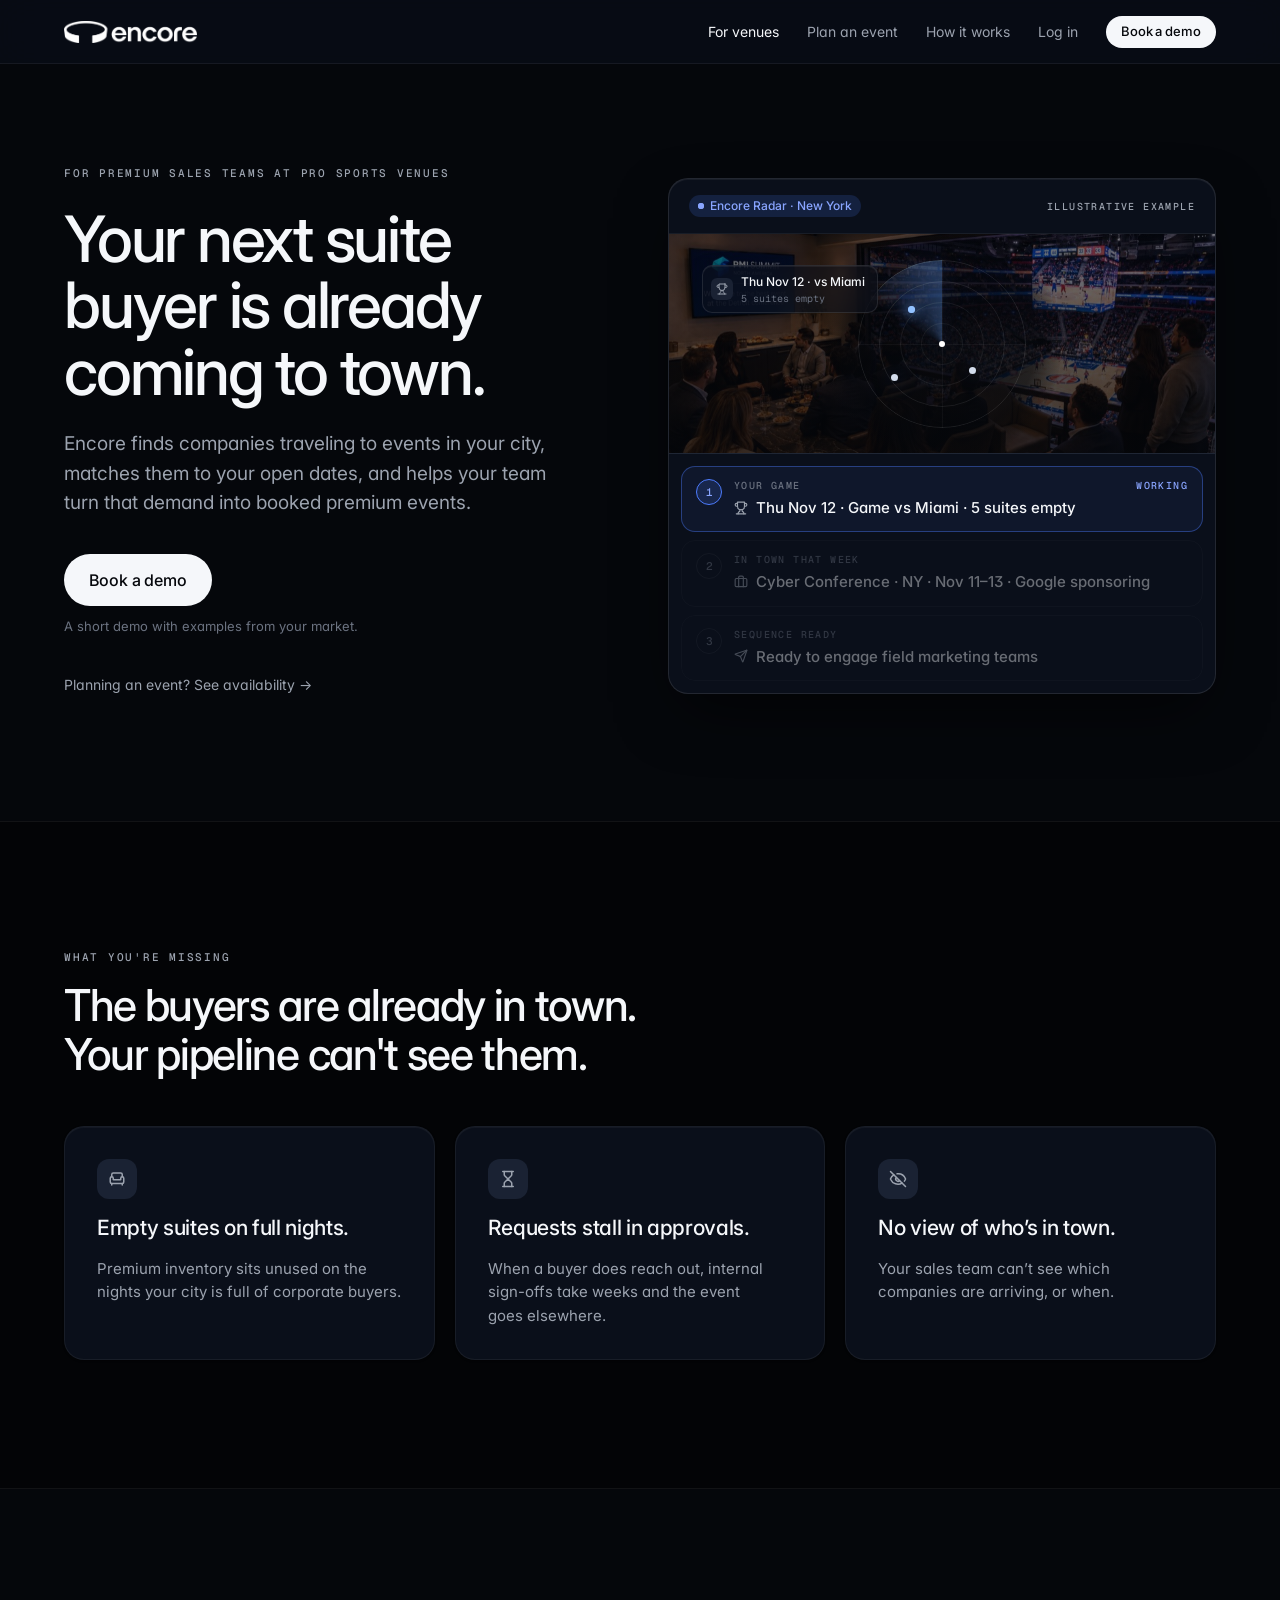
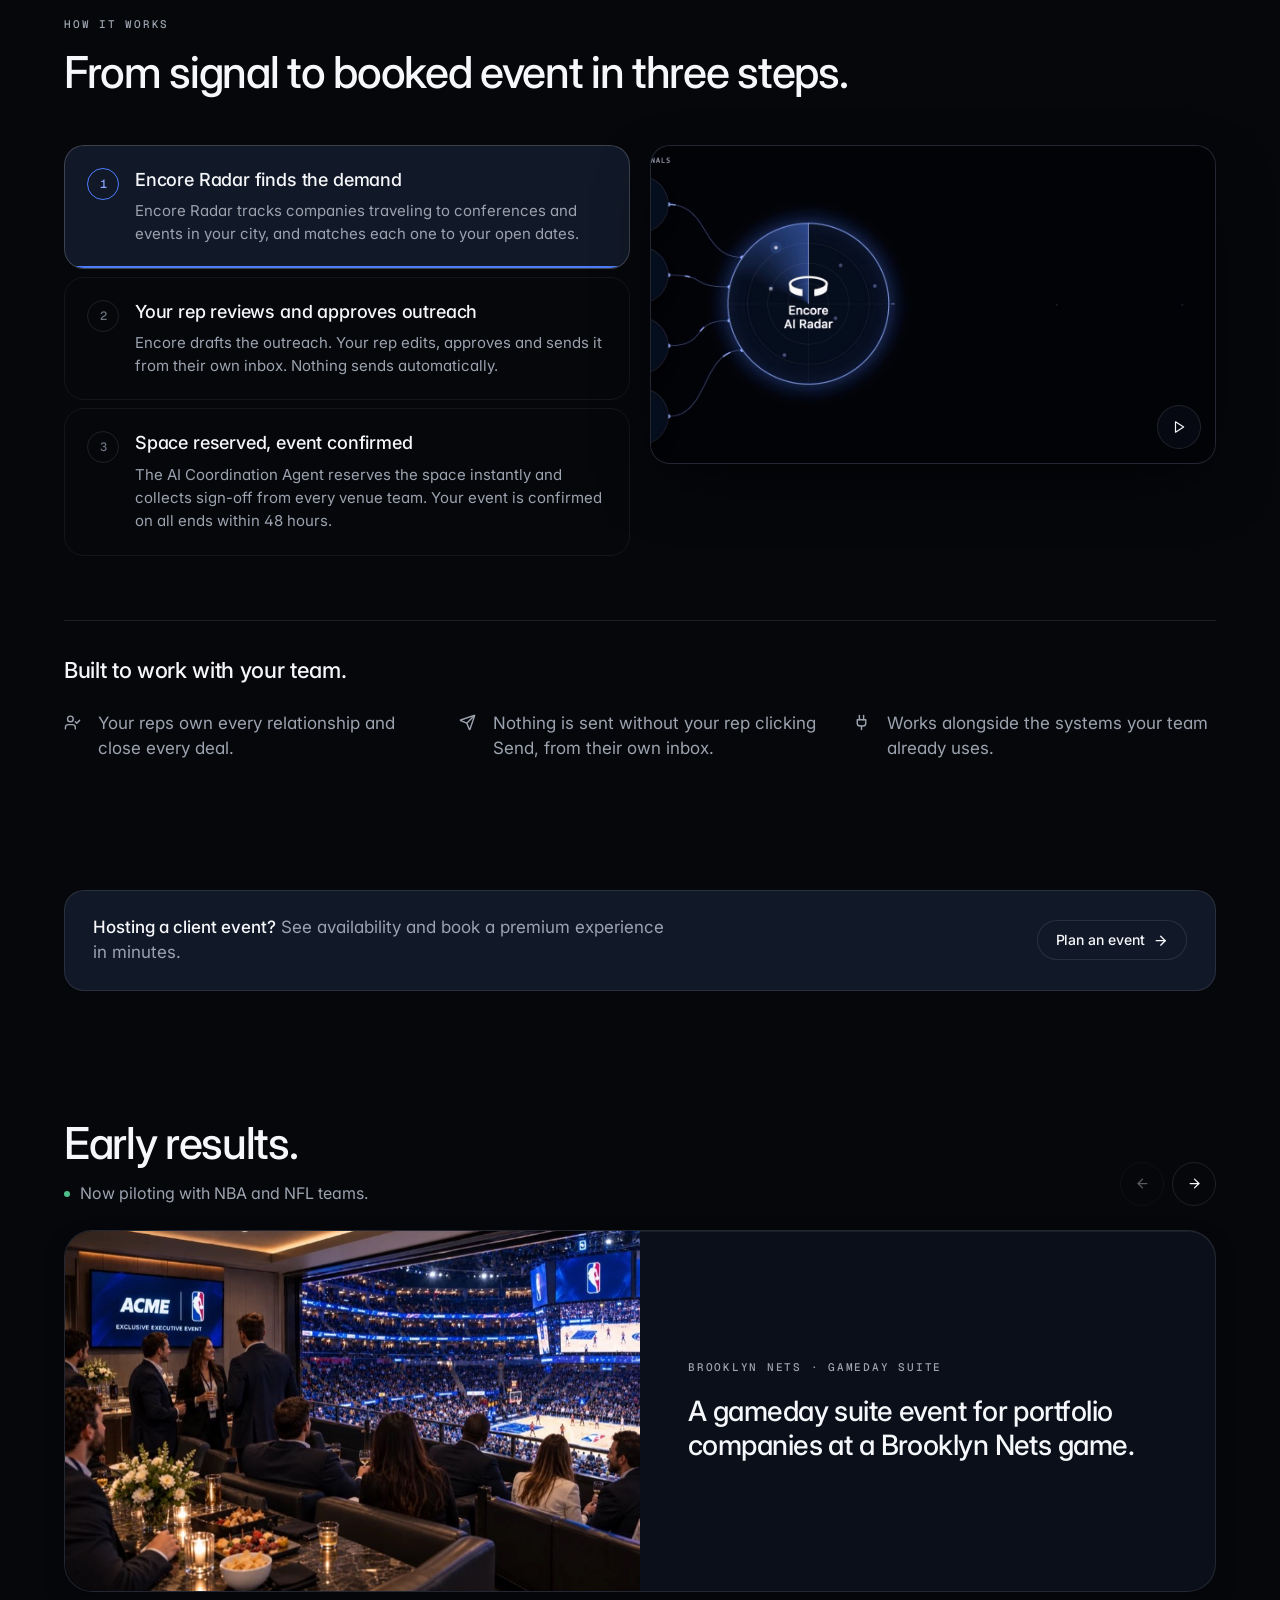
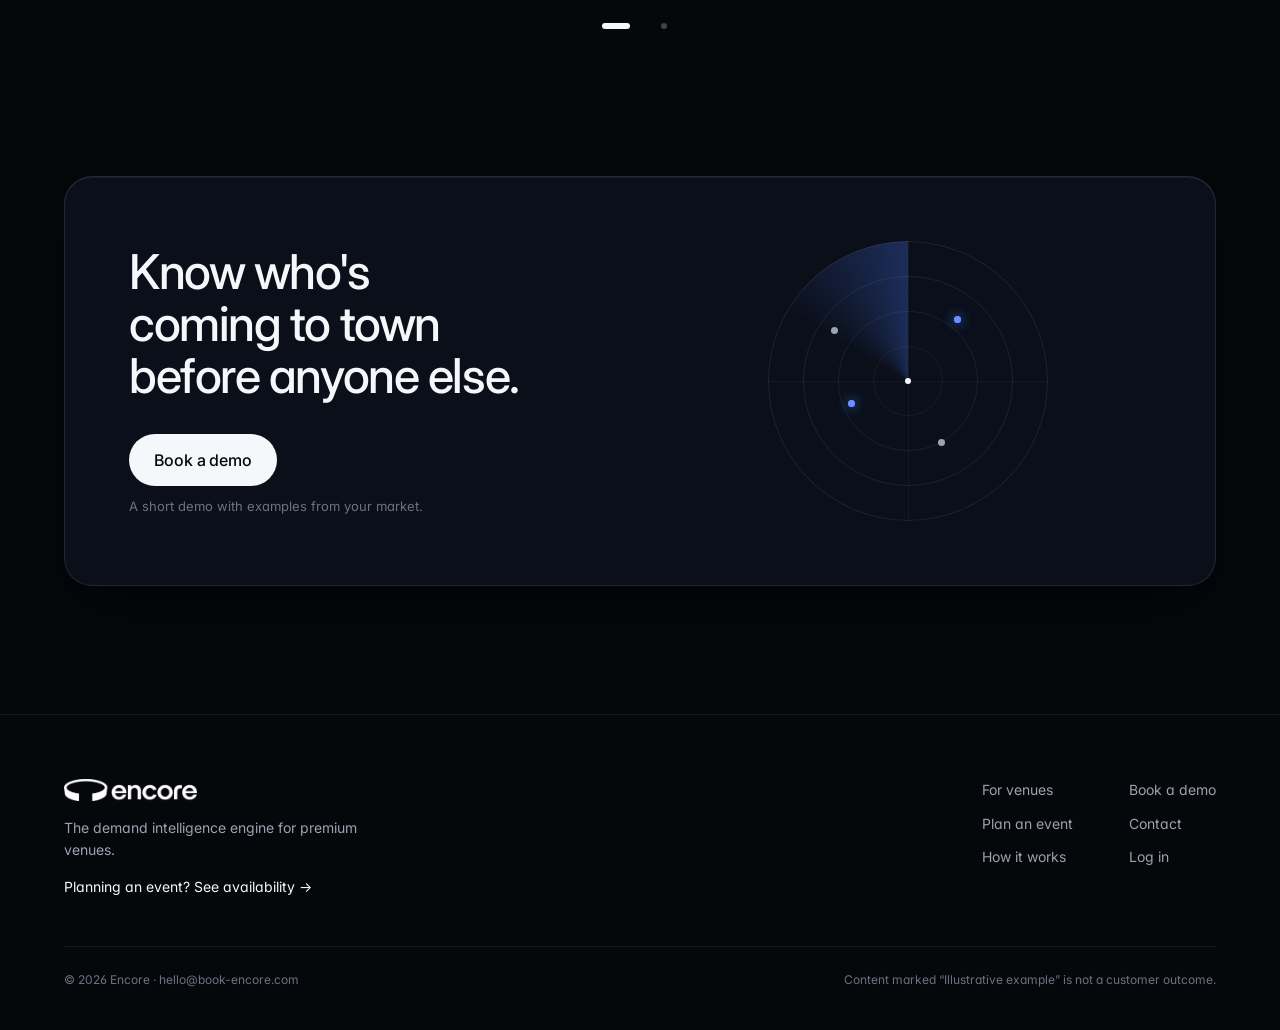
==== commit dc2ea69a: "Rebuild site from the updated Claude Design project New pages and structure, ported to static HTML/C" ====
--- a/about/index.html
+++ b/about/index.html
@@ -2,137 +2,13 @@
 <html lang="en">
 <head>
   <meta charset="UTF-8" />
-  <meta name="viewport" content="width=device-width, initial-scale=1" />
-  <title>About Encore | Corporate Event Revenue for Sports Venues</title>
-  <meta name="description" content="Companies come to town with budget. They should leave with a night at your arena. Encore closes the gap between corporate demand and premium sports inventory." />
-  <link rel="canonical" href="https://book-encore.com/about/" />
-
-  <meta property="og:type" content="website" />
-  <meta property="og:site_name" content="Encore" />
-  <meta property="og:title" content="About Encore" />
-  <meta property="og:description" content="Companies come to town with budget. They should leave with a night at your arena." />
-  <meta property="og:url" content="https://book-encore.com/about/" />
-  <meta property="og:image" content="https://book-encore.com/assets/img/og-default.jpg" />
-  <meta name="twitter:card" content="summary_large_image" />
-  <link rel="icon" href="/assets/img/favicon.svg" type="image/svg+xml" />
-  <link rel="preconnect" href="https://fonts.googleapis.com" />
-  <link rel="preconnect" href="https://fonts.gstatic.com" crossorigin />
-  <link href="https://fonts.googleapis.com/css2?family=Schibsted+Grotesk:wght@400;500;600;700&family=Instrument+Serif&display=swap" rel="stylesheet" />
-  <link rel="stylesheet" href="/assets/css/platform.css" />
+  <title>Encore | Encore</title>
+  <meta name="robots" content="noindex" />
+  <link rel="canonical" href="https://book-encore.com/" />
+  <meta http-equiv="refresh" content="0; url=/" />
+  <script>location.replace("/" + location.search + ("" || location.hash));</script>
 </head>
-<body>
-  <a class="skip-link" href="#main">Skip to content</a>
-
-  <header class="site-header">
-    <div class="container nav">
-      <a href="/" class="wordmark">
-        <img src="/assets/brand/encore-logo-white.png" alt="Encore" />
-      </a>
-      <nav class="nav-links" aria-label="Primary">
-        <a href="/for-teams/">For Teams</a>
-        <a href="/for-corporate-events/">For Corporate Events</a>
-        <a href="/how-it-works/">How It Works</a>
-        <a href="/about/" aria-current="page">About</a>
-      </nav>
-      <div class="nav-actions">
-        <a href="/contact/" class="btn btn-primary nav-cta">Run an Encore Pilot</a>
-        <button class="nav-toggle" data-nav-toggle aria-expanded="false" aria-controls="mobile-menu" aria-label="Toggle menu">
-          <span></span><span></span><span></span>
-        </button>
-      </div>
-    </div>
-    <nav id="mobile-menu" class="mobile-menu container" data-mobile-menu aria-label="Mobile">
-      <a href="/for-teams/">For Teams</a>
-      <a href="/for-corporate-events/">For Corporate Events</a>
-      <a href="/how-it-works/">How It Works</a>
-      <a href="/about/" aria-current="page">About</a>
-      <a href="/contact/" class="btn btn-primary btn-block">Run an Encore Pilot</a>
-    </nav>
-  </header>
-
-  <main id="main">
-    <section class="page-header section--dark">
-      <div class="container">
-        <p class="eyebrow">About Encore</p>
-        <h1 class="display-1" style="max-width: 20ch;">Companies come to town with budget. They should leave with a night at your arena.</h1>
-      </div>
-    </section>
-
-    <section class="section section--dark section--tight">
-      <div class="container founder-grid" style="display: grid; gap: 2rem;">
-        <div>
-          <span class="label" style="color: var(--ink-dim);">Why Encore exists</span>
-          <h2 class="display-3" style="margin-top: 0.75rem; max-width: 18ch;">The demand is already here. It just goes to the steakhouse.</h2>
-        </div>
-        <div style="display: flex; flex-direction: column; gap: 1.25rem; font-size: 1.1rem; line-height: 1.6; color: var(--ink-muted);">
-          <p style="margin: 0;">Every week, companies fly into cities for conferences with money set aside to entertain clients and prospects. Most of it ends up at a restaurant, while suites and dark nights at the arena down the street go unsold.</p>
-          <p style="margin: 0;">The problem isn't interest. Buyers love the idea of hosting at a game. It's that nobody connects the two: venues can't see who's coming, and buyers can't see what's possible or get it approved fast enough.</p>
-          <p style="margin: 0;">Encore closes that gap. AI Radar finds the demand, turnkey packages make it easy to say yes, and the AI Coordination Agent gets every team at the venue aligned in minutes. The venue's premium team closes the deal.</p>
-        </div>
-      </div>
-    </section>
-
-    <section class="section" style="background: var(--bg-panel);">
-      <div class="container founder-grid">
-        <div>
-          <span class="label" style="color: var(--gold);">Founder</span>
-          <p class="founder-name" style="margin-top: 0.75rem;">Gabe Mendelsohn</p>
-          <p class="founder-role">Founder &amp; CEO</p>
-        </div>
-        <div style="display: flex; flex-direction: column; gap: 1.25rem; font-size: 1.1rem; line-height: 1.6; color: var(--ink-muted);">
-          <p style="margin: 0;">Gabe works hands-on with premium sales and venue teams across the NBA and NFL, and with the companies that want to host at their arenas, building every event alongside both sides.</p>
-          <p style="margin: 0;">That work shapes the product: every package, approval page and coordination step in Encore comes from real events, planned with real teams.</p>
-          <a href="mailto:gabe@book-encore.com" style="align-self: flex-start; font-size: 1.02rem; font-weight: 600; color: var(--gold); border-bottom: 1px solid var(--gold); padding-bottom: 0.2rem;">gabe@book-encore.com</a>
-        </div>
-      </div>
-    </section>
-
-    <section class="section" style="background: var(--gold); color: #000;">
-      <div class="container" style="display: flex; justify-content: space-between; align-items: flex-end; gap: 2.5rem; flex-wrap: wrap;">
-        <h2 class="display-2" style="max-width: 26ch; color: #000;">Let's find the demand coming to your market.</h2>
-        <a href="/contact/" class="btn" style="background: #000; color: #fff; flex-shrink: 0;">Run an Encore Pilot</a>
-      </div>
-    </section>
-  </main>
-
-  <footer class="site-footer">
-    <div class="container">
-      <div class="footer-top">
-        <div>
-          <a href="/" class="wordmark">
-            <img src="/assets/brand/encore-logo-white.png" alt="Encore" />
-          </a>
-          <p class="footer-blurb">The revenue engine for sports hospitality.</p>
-        </div>
-        <div class="footer-cols">
-          <div class="footer-col">
-            <h4>Product</h4>
-            <ul>
-              <li><a href="/for-teams/">For Teams</a></li>
-              <li><a href="/for-corporate-events/">For Corporate Events</a></li>
-              <li><a href="/how-it-works/">How It Works</a></li>
-            </ul>
-          </div>
-          <div class="footer-col">
-            <h4>Company</h4>
-            <ul>
-              <li><a href="/about/">About</a></li>
-              <li><a href="/contact/">Run an Encore Pilot</a></li>
-            </ul>
-          </div>
-          <div class="footer-col">
-            <h4>Get in touch</h4>
-            <ul><li><a href="mailto:gabe@book-encore.com">gabe@book-encore.com</a></li></ul>
-          </div>
-        </div>
-      </div>
-      <div class="footer-bottom">
-        <p>&copy; <span data-year>2026</span> Encore. All rights reserved.</p>
-        <p>book-encore.com</p>
-      </div>
-    </div>
-  </footer>
-
-  <script src="/assets/js/main.js"></script>
+<body style="background:#05070B;color:#F5F7FA;font-family:system-ui,sans-serif">
+  <p>This page has moved to <a href="/" style="color:#6C8FFF">/</a>.</p>
 </body>
 </html>
